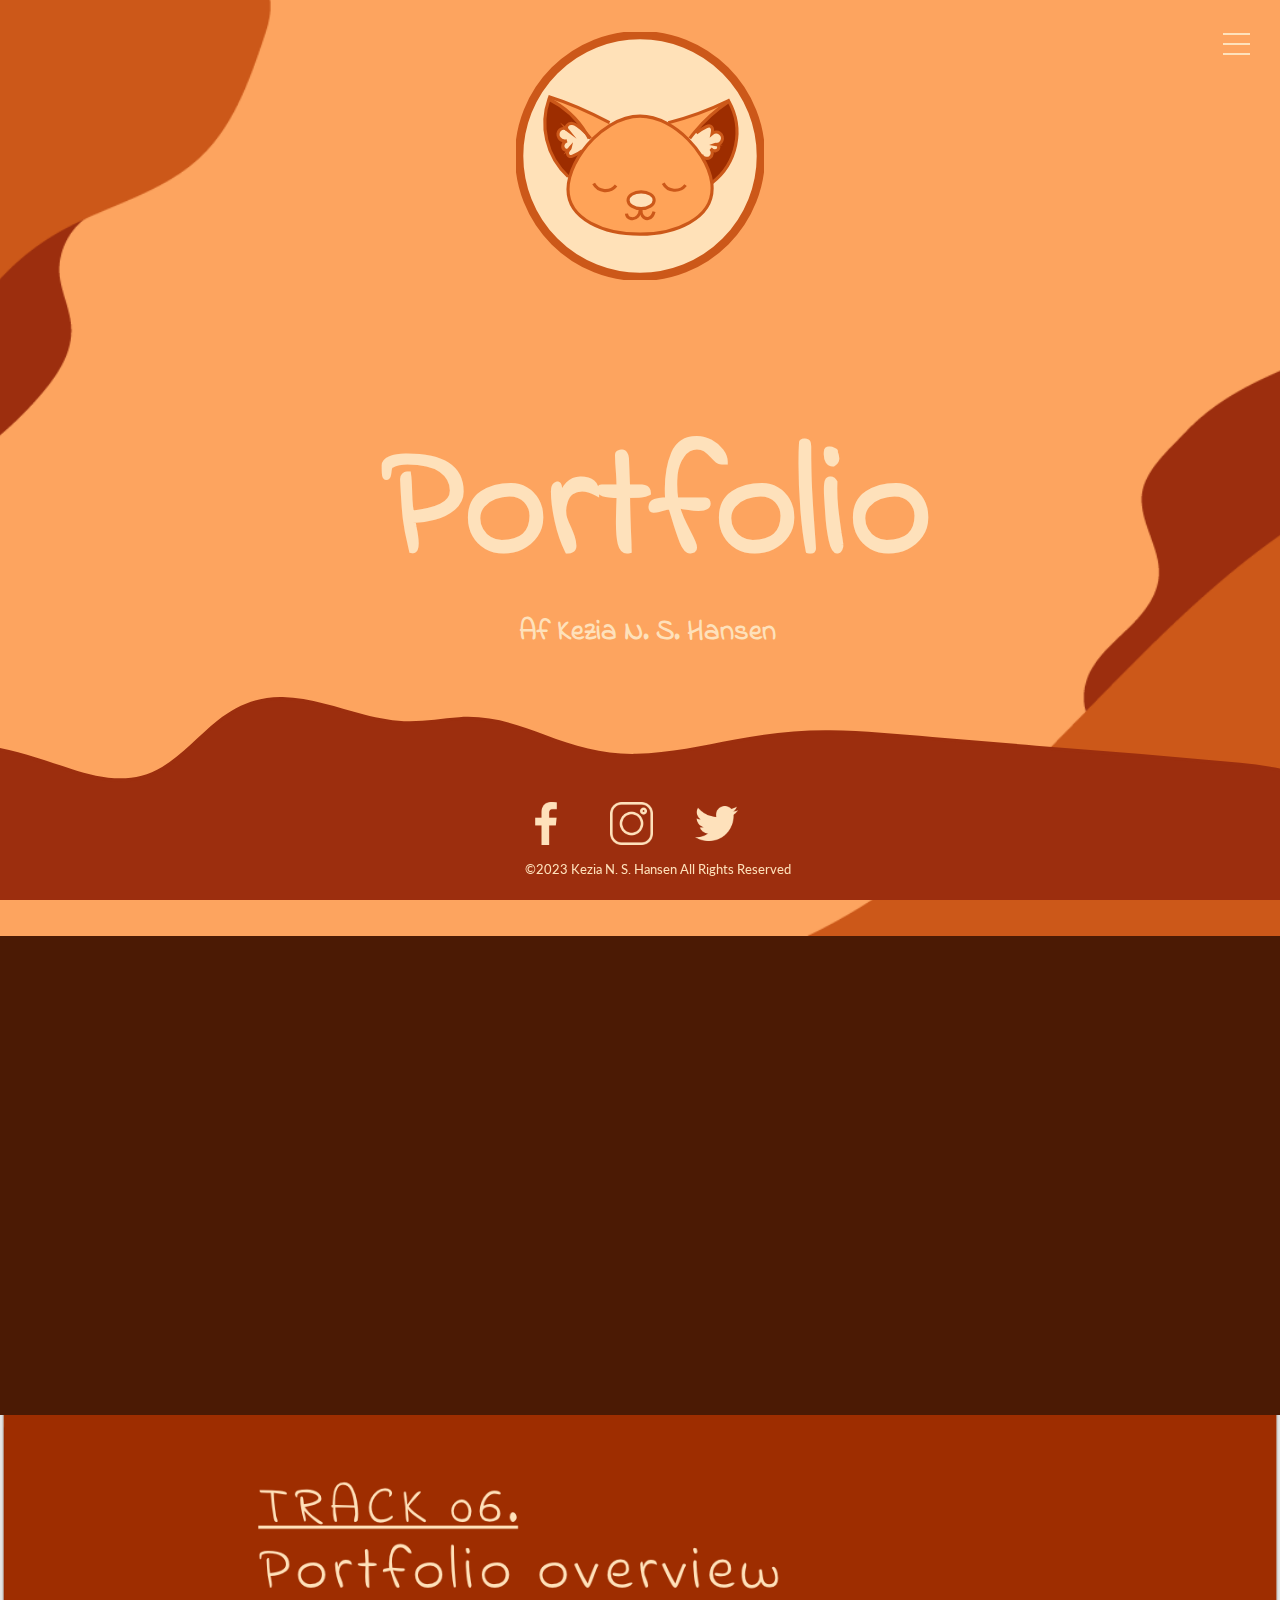
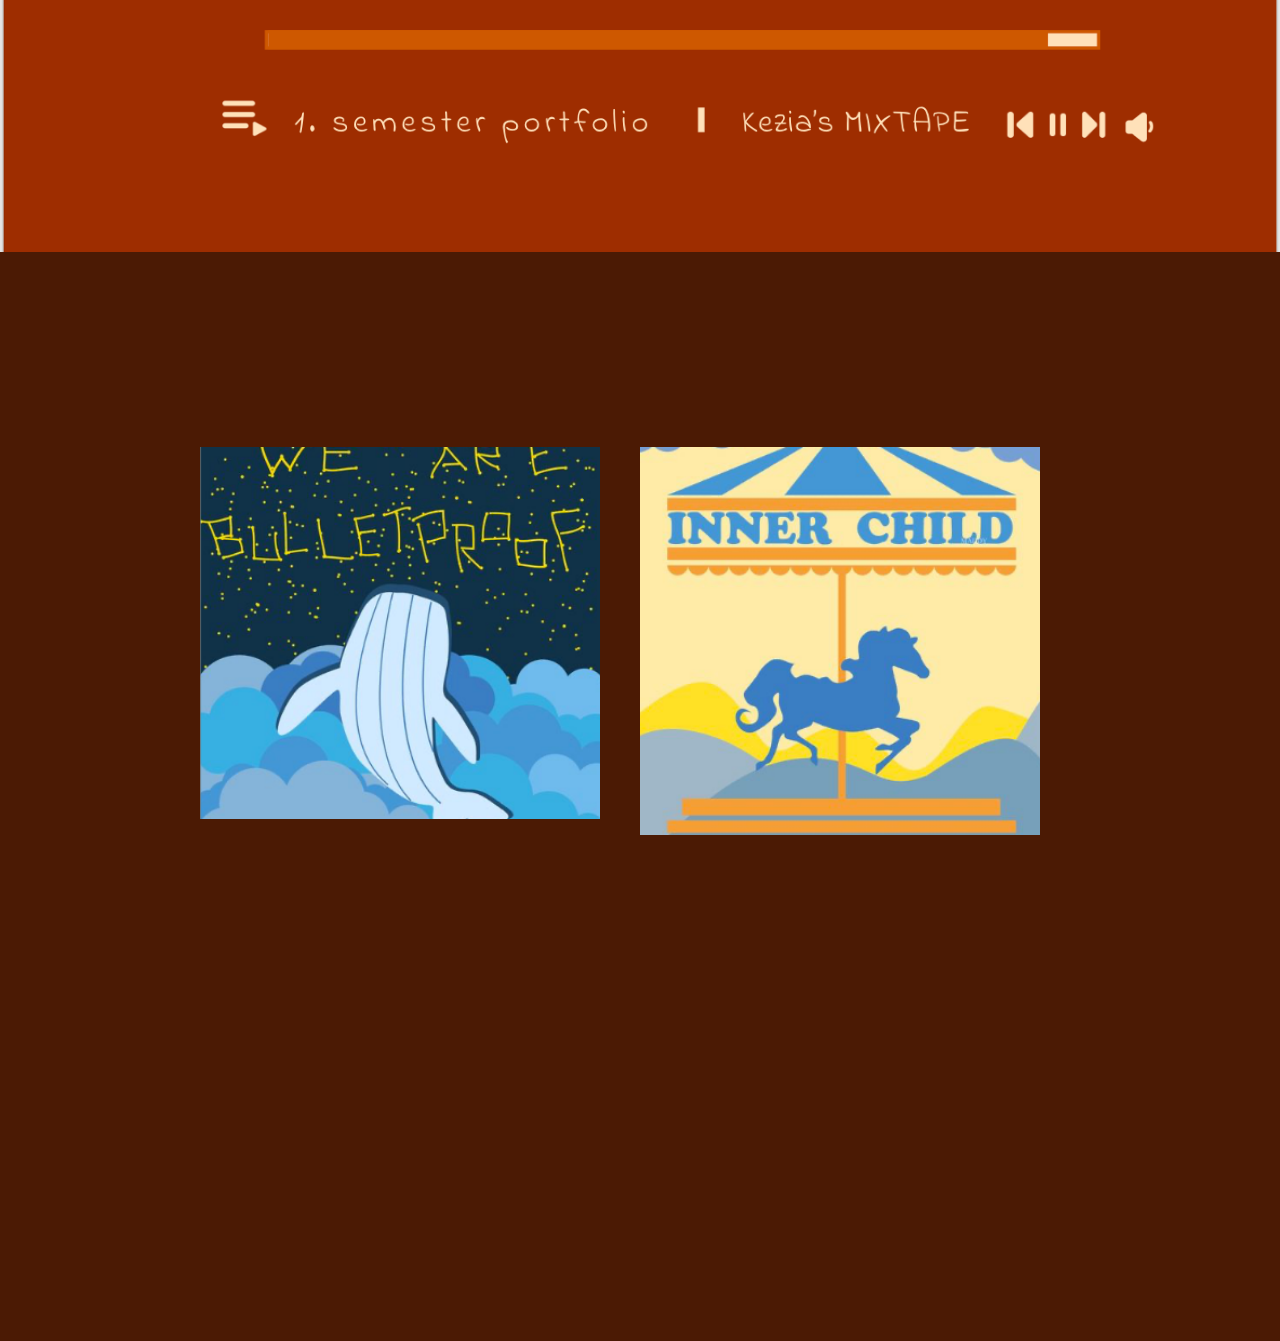
==== animation.html @ 2e9b8f7d "igang med at oprette et css" ====
<!DOCTYPE html>
<html lang="da">

<head>
    <meta charset="UTF-8">
    <meta http-equiv="X-UA-Compatible" content="IE=edge">
    <meta name="viewport" content="width=device-width, initial-scale=1.0">
    <meta name="robots" content="noindex, nofollow">
    <link href="https://fonts.googleapis.com/css2?family=Indie+Flower&display=swap" rel="stylesheet">
    <link rel="preconnect" href="https://fonts.googleapis.com">
    <link rel="preconnect" href="https://fonts.gstatic.com" crossorigin>
    <link href="https://fonts.googleapis.com/css2?family=Lato:wght@100;300;400;700&display=swap" rel="stylesheet">
    <link rel="stylesheet" href="/css/grund_web.css">
    <link rel="stylesheet" href="/css/style.css">

    <title>Forside</title>
</head>

<body>
    <header>
        <div class="logo">

            <a href="index.html"><img src="/img/logo.svg" class="logo" alt="Logo"></a>
        </div>
        <nav>
            <div id="burger-menu">
                <span></span>
            </div>

            <div id="menu">
                <ul>
                    <li><a class="sider" href="om_mig.html">Om Mig</a></li>
                    <li><a class="sider" href="grund_web.html">Grundlæggende Web</a></li>
                    <li><a class="sider" href="grund_ux.html">Grundlæggende UX</a></li>
                    <li><a class="sider activee" href="animation.html">Animation</a></li>
                    <li><a class="sider" href="grund_indhold.html">Grundlæggende Indhold</a></li>
                    <li><a class="sider" href="portfolio.html">Overblik</a></li>
                    <li><a class="sider" href="krea.html">Proces</a></li>
                </ul>

            </div>
        </nav>
    </header>
    <main>
        <div class="hero-image">
            <div class="hero-text">
                <h1>Portfolio</h1>
                <h3 id="name">Af Kezia N. S. Hansen</h3>
            </div>
        </div>
        <img class="track" src="img/Skærmbillede 2023-06-07 kl. 08.19.46.png" alt="">
        <div class="image-grid">
            <a class="cover_img1" href="om_mig.html"><img src="img/cover1.png" alt="Image 1"></a>
            <a class="cover_img2" href="grund_web.html"><img src="img/cover2.png" alt="Image 2"></a>
        </div>
        <div class="button_container">
            <a href="https://keziahansen.dk/kea/02_web/01_website/website/index.html" class="button1">Projekt</a>
            <a href="https://keziahansen.dk/kea/02_web/02_emnesite/emnesite/" class="button2">Projekt</a>
        </div>

    </main>
    <footer class="footer">
        <div class="copy">&copy;2023 Kezia N. S. Hansen All Rights Reserved</div>
        <div class="icons">
            <a href="https://www.facebook.com/kezia.hansen/">
                <img class="si" src="img/facebook-app-symbol.png" alt="Facebook">
            </a>

            <a href="https://www.instagram.com/kezia_ns_hansen/">
                <img class="si" src="img/instagram-2.png" alt="Instagram">
            </a>

            <a href="https://open.spotify.com/user/8mihibtfj8w4zpkroe8z46syu?si=e8a941ac8b494496">
                <img class="si" src="img/twitter-2.png" alt="Spotify">
            </a>
        </div>
    </footer>
    <script src="generel.js"></script>
</body>

</html>
---- css/grund_web.css ----
.image-grid {
    display: grid;
    grid-template-columns: repeat(2, 1fr);
    grid-gap: 10px;
    margin-bottom: 72%;
    margin-top: 50%;
}

.image-grid img {
    width: 100%;
    height: auto;
    transition: transform 0.3s ease;
}

.cover_img1 {
    position: relative;
    top: 10px;
    left: 50%;
}

.button1 {
    display: inline-block;
    padding: 10px 20px;
    background-color: transparent;
    color: #FEE1BB;
    font-size: 16px;
    font-weight: bold;
    text-decoration: none;
    cursor: pointer;
    position: relative;
    top: -259px;
    left: 38%;
    border: 2px #FEE1BB solid;
    border-radius: 30px;
}

.button:hover {
    background-color: #FFD87D;
    color: #000000;
}

.button:active {
    background-color: #FDBF00;
    color: #FFFFFF;
}

.cover_img2 {
    position: relative;
    top: 262px;
    left: -55%;
}


.button2 {
    display: inline-block;
    padding: 10px 20px;
    background-color: transparent;
    color: #FEE1BB;
    font-size: 16px;
    font-weight: bold;
    text-decoration: none;
    cursor: pointer;
    position: relative;
    top: 18px;
    left: 12%;
    border: 2px #FEE1BB solid;
    border-radius: 30px;
}

.button_container {
    margin-bottom: 10%;
}


@media only screen and (min-width: 800px) {

    #name {
        font-size: 1.8rem;
        position: absolute;
        left: 161px;
        top: 166px;
    }

    .track {
        position: relative;
        top: 587px;
        left: 0;
    }

    .image-grid {
        margin-bottom: 21%;
        margin-top: 49%;
    }

    .image-grid {
        display: grid;
        grid-template-columns: repeat(3, 1fr);
        grid-gap: 40px;
        margin-bottom: 40%;
        margin-top: 50%;
    }

    .image-grid img:hover {
        transform: scale(1.1);
        /* Increase the scale of the image on hover */
    }

    .hero-text h3 {
        font-size: 1.8rem;
        position: absolute;
        left: 159px;
        top: 64px;
    }


    .icons {
        display: grid;
        grid-template-columns: 1fr 1fr 1fr;
        width: 15%;
        height: auto;
        position: absolute;
        top: 883px;
        left: -151%;
    }


    .cover_img1 {
        position: relative;
        top: 10px;
        left: 50%;
        height: auto;
        width: 100%;
    }

    .cover_img2 {
        position: relative;
        top: 10px;
        left: 50%;
        height: auto;
        width: 100%;
    }

    .button_container {
        display: none;
    }
}
---- css/style.css ----
/********************* GENERAL CSS ****************************/
body {
    margin: 0;
    padding: 0;
    overflow-x: hidden;
    background-size: 100% 100%;
    background-color: #4B1A04;
}

h1 {
    font-family: 'Indie Flower';
    color: #FEE1BB;
}

h3 {
    font-family: 'Indie Flower';
    color: #FEE1BB;
}

h4 {
    font-family: 'Indie Flower';
}

p {
    font-family: 'Lato';
    color: #FEE1BB;
}

img {
    width: 100%;
    height: auto;
}

/********************* BURGER MENU ****************************/

#burger-menu {
    cursor: pointer;
    height: 27px;
    width: 27px;
    margin: 30px;
    overflow: visible;
    position: absolute;
    z-index: 4;
    top: 0;
    right: 0;
}

#burger-menu span,
#burger-menu span:before,
#burger-menu span:after {
    display: block;
    height: 2px;
    opacity: 1;
    position: absolute;
    transition: 0.3s ease-in-out;
}

#burger-menu span:before,
#burger-menu span:after {
    content: "";
}

#burger-menu span:before {
    left: 0px;
    top: -10px;
    width: 27px;

    background: #FEE1BB;
}

#burger-menu span {
    right: 0px;
    top: 13px;
    width: 27px;
    background: #FEE1BB;
}

#burger-menu span:after {
    left: 0px;
    top: 10px;
    width: 27px;
    background: #FEE1BB;
}

#burger-menu.close span:before {
    top: 0px;
    transform: rotate(90deg);
    width: 27px;
    background: #FDA45F;
}

#burger-menu.close span {
    transform: rotate(-45deg);
    top: 13px;
    width: 27px;
    background: #FDA45F;
}

#burger-menu.close span:after {
    top: 0px;
    left: 0;
    transform: rotate(90deg);
    opacity: 0;
    width: 0;
}

#menu {
    z-index: 1;
    min-width: 100%;
    min-height: 100%;
    position: fixed;
    top: 0;
    height: 0;
    visibility: hidden;
    opacity: 0;
    text-align: center;
    padding-top: 20px;
    transition: all 0.3s ease-in-out;
}

#menu.overlay {
    visibility: visible;
    opacity: 1;
    padding-top: 100px;
    background: #CC5819;
}

#menu ul {
    padding: 0;
}

#menu li {
    list-style: none;
    font-family: 'Indie Flower';
}

#menu ul li a {
    color: #FDA45F;
    display: block;
    font-size: 32px;
    margin-bottom: 30px;
    text-decoration: none;
    transition: color 0.3s ease;
}

#menu ul li a:hover {
    color: #FEE1BB;
}

#menu ul li a.activee {
    color: #6E2200;
    text-decoration: underline;
}

/********************** HERO IMAGE + LOGO **************************************/
/* hero / header */
.logo {
    width: 42%;
    height: auto;
    position: relative;
    left: 29%;
    top: 18px;
    z-index: 1;
}

/* hero-image */
.hero-image {
    position: absolute;
    top: 0;
    left: 0;
    width: 100%;
    height: 30vh;
    background-image: url(/img/hero-image.png);
    background-size: cover;
    background-position: center;
    z-index: -1;
}

.hero-text {
    display: flex;
    position: absolute;
    top: 59%;
    left: 50%;
    transform: translate(-50%, -50%);
    text-align: center;
    color: #FEE1BB;
    font-family: 'Indie flower';
}

.hero-text h1 {
    font-size: 3rem;
    position: relative;
    left: -1px;
    top: -11px;
}

#name {
    font-size: 0.8rem;
    position: absolute;
    left: 30px;
    top: 78px;
}

/********************** FOOTER **************************************/
.footer {
    background-image: url(/img/footer.svg);
    background-size: cover;
    background-repeat: no-repeat;
    width: 100%;
    height: 300px;
    position: sticky;
    margin-top: -275px;
}

.icons {
    display: grid;
    grid-template-columns: 1fr 1fr 1fr;
    width: 30%;
    height: auto;
    position: absolute;
    top: 84%;
    left: 34%;
}

.si {
    width: 50%;
}

.copy {
    font-size: 0.6rem;
    font-family: 'Lato', sans-serif;
    position: relative;
    top: 280px;
    left: 24%;
    color: #FEE1BB;
}

/********************** DESKTOP GENERAL **************************************/
@media only screen and (min-width: 800px) {

    /* hero / header */
    .hero-image {
        position: absolute;
        top: 0;
        left: 0;
        width: 100%;
        height: 104vh;
        background-image: url(/img/hero-image.png);
        background-size: cover;
        background-position: center;
        z-index: -1;
    }

    .hero-text {
        display: flex;
        position: absolute;
        top: 59%;
        left: 50%;
        transform: translate(-50%, -50%);
        text-align: center;
        color: #FEE1BB;
    }


    .logo {
        width: 44%;
        height: auto;
        position: relative;
        left: 28%;
        top: 16px;
    }

    .hero-text h1 {
        font-size: 10rem;
        margin: 0 7px;
        padding: 0;
        text-align: start;
        position: relative;
        left: 3%;
        top: -40px;
    }

    #name {
        font-size: 1.8rem;
        position: absolute;
        left: 161px;
        top: 146px;
    }

    .container {
        min-height: 100vh;
        position: relative;
        padding-bottom: 300px;
    }

    .footer {
        background-image: url(/img/footer.svg);
        background-size: cover;
        background-repeat: no-repeat;
        width: 100%;
        height: 768px;
        aspect-ratio: 1366/768;
        position: fixed;
        bottom: 0;
        margin-top: 50px;
        pointer-events: none;
    }

    .icons {
        display: grid;
        grid-template-columns: 1fr 1fr 1fr;
        width: 20%;
        height: auto;
        position: absolute;
        top: 670px;
        left: 41%;
    }

    .si {
        width: 50%;
    }

    .copy {
        font-size: 0.8rem;
        font-family: 'Lato', sans-serif;
        position: absolute;
        top: 729px;
        left: 41%;
        color: #FEE1BB;
    }
}

/********************** INDEX - MOBIL **************************************/
.image-container {
    display: flex;
    justify-content: center;
    margin-top: 60%;
}

.portaet_img {
    display: block;
    width: 50%;
    height: auto;
}

.content-container {
    margin-bottom: 30%;
}

.content-container h3 {
    text-align: center;
    color: #FEE1BB;
    font-size: 3.5rem;
    position: relative;
    top: -53px;
    left: 0;
}

.bar {
    width: 24%;
    height: 4px;
    background-color: #FEE1BB;
    position: relative;
    top: -117px;
    left: 25%;
}

.content-container h4 {
    text-align: center;
    color: #FEE1BB;
    font-size: 0.7rem;
    position: relative;
    top: -141px;
    left: 56px;
}

.gen_knap1 {
    display: inline-block;
    padding: 5px 35px;
    background-color: transparent;
    color: #FEE1BB;
    border-radius: 30px;
    border: #FEE1BB solid 2px;
    font-size: 0.9rem;
    cursor: pointer;
    font-family: 'Indie Flower';
    position: relative;
    top: -233px;
    left: 28%;
}

.gen_knap2 {
    display: inline-block;
    padding: 5px 11px;
    background-color: transparent;
    color: #FEE1BB;
    border-radius: 30px;
    border: #FEE1BB solid 2px;
    font-size: 0.9rem;
    cursor: pointer;
    font-family: 'Indie Flower';
    position: relative;
    top: -179px;
    left: -21%;
}

.gen_knap1 a,
.gen_knap2 a {
    color: #FEE1BB;
    text-decoration: none;
}

/* Playliste + pop-up */

.playlist img {
    cursor: pointer;
    display: block;
    width: 70%;
    height: auto;
    position: relative;
    top: -170px;
    left: 15%;
}

.playlist {
    position: relative;
    cursor: pointer;
}

.playlist {
    padding: 50px 20px;
    margin-top: -11px;
}

/* pop-up */

.popup-button {
    display: block;
    position: absolute;
    bottom: 335px;
    left: 50%;
    transform: translateX(-50%);
    padding: 5px 18px;
    background-color: transparent;
    color: #FEE1BB;
    border-radius: 30px;
    border: #FEE1BB solid 2px;
    font-size: 0.9rem;
    cursor: pointer;
    font-family: 'Indie Flower';
}

.popup {
    display: none;
    position: fixed;
    top: 0;
    left: 0;
    width: 100%;
    height: 100%;
    background-color: rgba(0, 0, 0, 0.5);
    z-index: 999;
}

.popup-content {
    position: absolute;
    top: 50%;
    left: 50%;
    transform: translate(-50%, -50%);
    background-image: url(/img/Artboard\ 44.svg);
    background-size: cover;
    background-position: center;
    background-color: #9C2E0E;
    padding: 20px;
    text-align: center;
    width: 70%;
    height: 73%;
    font-family: 'Indie Flower';
}

.mig {
    position: relative;
    top: 101px;
    right: 3%;
    text-decoration: none;
    color: #FDA45F;
}

.web {
    position: relative;
    top: 154px;
    right: 22%;
    text-decoration: none;
    color: #FDA45F;
}

.ux {
    position: relative;
    top: 183px;
    right: 1%;
    text-decoration: none;
    color: #FDA45F;
}

.anime {
    position: relative;
    top: 238px;
    right: 50%;
    text-decoration: none;
    color: #FDA45F;
}

.indhold {
    position: relative;
    top: 266px;
    right: -12%;
    text-decoration: none;
    color: #FDA45F;
}

.overblik {
    position: relative;
    top: 319px;
    right: 48%;
    text-decoration: none;
    color: #FDA45F;
}

.close {
    position: fixed;
    top: -25px;
    right: 10px;
    font-size: 70px;
    cursor: pointer;
    color: #FEE1BB;
}

#tracklist {
    display: none;
}

.track_titles {
    display: none;
}

/********************** INDEX - DESKTOP **************************************/
@media only screen and (min-width: 800px) {

    /********************* indledende sektion  ****************************/

    .image-container {
        position: relative;
        top: -185px;
        right: 26%;
    }

    .portaet_img {
        display: block;
        width: 27%;
        height: auto;
    }

    .content-container {
        margin-bottom: 30%;
    }

    .content-container h3 {
        font-size: 5.5rem;
        position: relative;
        top: -628px;
        left: 23%;
    }

    .bar {
        width: 7%;
        height: 4px;
        position: relative;
        top: -718px;
        left: 64%;
    }

    .content-container h4 {
        font-size: 1.2rem;
        position: relative;
        top: -761px;
        left: 408px;
    }

    .gen_knap1 {
        font-size: 1.9rem;
        cursor: pointer;
        position: relative;
        top: -1149px;
        left: 64%;
        padding-right: 95px;
    }

    .gen_knap2 {
        font-size: 1.9rem;
        cursor: pointer;
        position: relative;
        top: -1041px;
        left: 39.3%;
    }

    .gen_knap1 a,
    .gen_knap2 a {
        color: #FEE1BB;
    }

    /* Playliste + pop-up */

    #tracklist {
        display: block;
        position: relative;
        top: -1639px;
        left: 62%;
        height: 85vh;
        aspect-ratio: 439/826;
    }

    .playlist img {
        cursor: pointer;
        display: block;
        width: 28%;
        height: auto;
        position: relative;
        top: -946px;
        left: 9%;
    }

    .playlist {
        padding: 50px 20px;
        margin-top: -11px;
    }

    /* pop-up */
    .popup-button {
        display: none;
    }

    .popup {
        display: none;
    }

    .popup-content {
        display: none;
    }

    .track_titles {
        display: flex;
        flex-direction: column;
        position: relative;
        bottom: 2198px;
        left: 68%;
    }

    .track_titles a {
        display: block;
        margin-bottom: 10px;
        font-family: 'Indie flower';
        text-decoration: none;
        color: #FEE1BB;
        font-size: 1.3rem;
    }

    .track_titles a:hover {
        color: #FDA45F;
    }

    .mig_web {
        position: relative;
        top: -2px;
        right: 0%;
    }

    .web2 {
        position: relative;
        top: 16px;
        right: 0%;

    }

    .ux_web {
        position: relative;
        top: 32px;
        right: 0%;

    }

    .anime_web {
        position: relative;
        top: 53px;
        right: 0%;

    }

    .indhold_web {
        position: relative;
        top: 69px;
        right: 0%;

    }

    .overblik_web {
        position: relative;
        top: 85px;
        right: 0%;

    }
}

/********************** OM MIG - MOBIL **************************************/
.track {
    margin-top: 45%;
    margin-bottom: 10%;
}

.selfie {
    position: relative;
    top: 10px;
    left: 31%;
}


.selfie img {
    width: 35%;
    height: auto;
}

.mememe {
    background-color: #CC5819;
    padding: 20px;
    border-radius: 10px;
    box-shadow: 0 2px 4px rgba(0, 0, 0, 0.1);
    margin-bottom: 20%;
    margin-top: 10%;
}

.mememe h1 {
    font-size: 24px;
    margin-bottom: 10px;
}

.mememe p {
    font-size: 16px;
    line-height: 1.6;
}

.mememe p:first-child {
    margin-top: 0;
}

.mememe p:last-child {
    margin-bottom: 0;
}

.mememe p br {
    display: none;
}
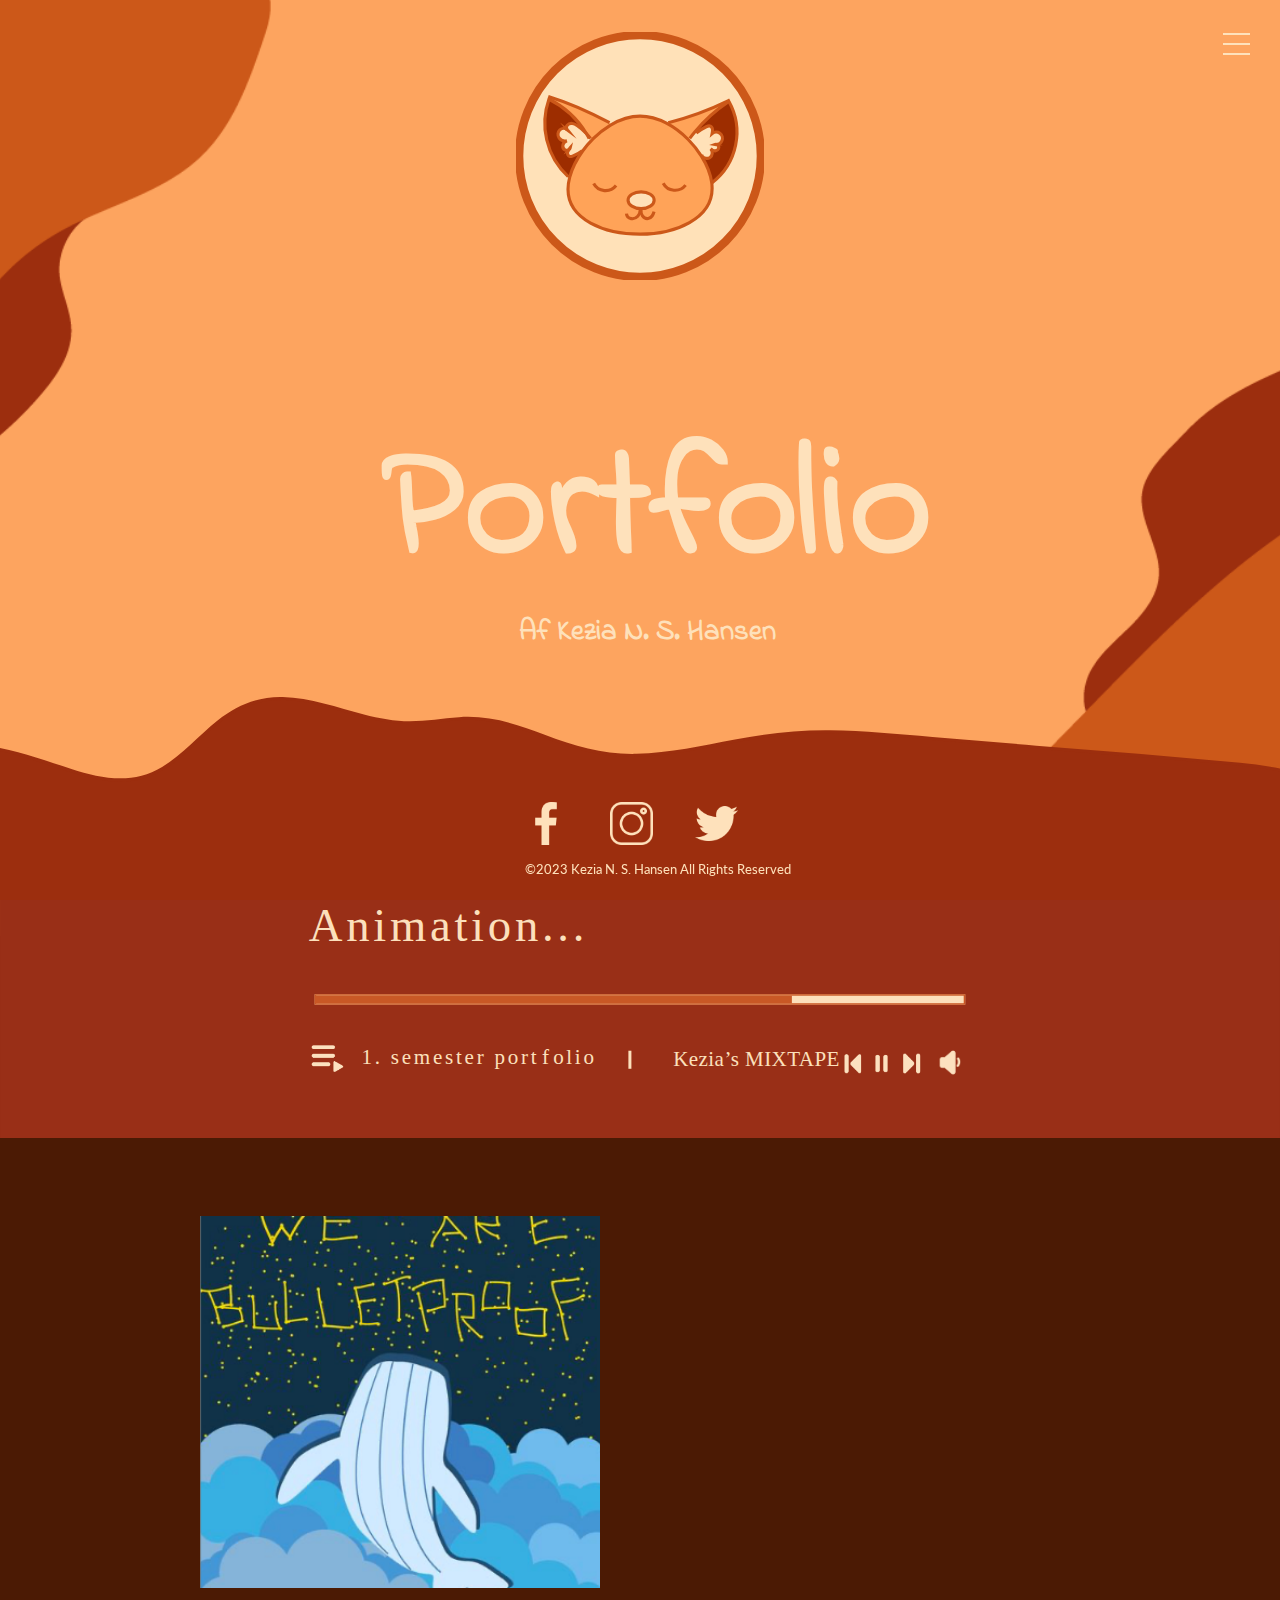
==== commit 6aeabadc: "arbejder stadigvæk med css..." ====
--- a/animation.html
+++ b/animation.html
@@ -10,7 +10,6 @@
     <link rel="preconnect" href="https://fonts.googleapis.com">
     <link rel="preconnect" href="https://fonts.gstatic.com" crossorigin>
     <link href="https://fonts.googleapis.com/css2?family=Lato:wght@100;300;400;700&display=swap" rel="stylesheet">
-    <link rel="stylesheet" href="/css/grund_web.css">
     <link rel="stylesheet" href="/css/style.css">
 
     <title>Forside</title>
@@ -48,14 +47,12 @@
                 <h3 id="name">Af Kezia N. S. Hansen</h3>
             </div>
         </div>
-        <img class="track" src="img/Skærmbillede 2023-06-07 kl. 08.19.46.png" alt="">
+        <img class="track_04" src="img/track_04.svg" alt="track_04">
         <div class="image-grid">
-            <a class="cover_img1" href="om_mig.html"><img src="img/cover1.png" alt="Image 1"></a>
-            <a class="cover_img2" href="grund_web.html"><img src="img/cover2.png" alt="Image 2"></a>
+            <a class="solo_img04" href="om_mig.html"><img src="img/cover1.png" alt="Image 1"></a>
         </div>
         <div class="button_container">
-            <a href="https://keziahansen.dk/kea/02_web/01_website/website/index.html" class="button1">Projekt</a>
-            <a href="https://keziahansen.dk/kea/02_web/02_emnesite/emnesite/" class="button2">Projekt</a>
+            <a href="https://keziahansen.dk/kea/02_web/01_website/website/index.html" class="solo_button04">Projekt</a>
         </div>
 
     </main>
--- a/css/style.css
+++ b/css/style.css
@@ -710,7 +710,7 @@
 }
 
 /********************** OM MIG - MOBIL **************************************/
-.track {
+.track_01 {
     margin-top: 45%;
     margin-bottom: 10%;
 }
@@ -727,11 +727,19 @@
     height: auto;
 }
 
+.skills {
+    position: relative;
+    top: -16px;
+    left: 19%;
+}
+
+.skills img {
+    width: 60%;
+    height: auto;
+}
+
 .mememe {
-    background-color: #CC5819;
     padding: 20px;
-    border-radius: 10px;
-    box-shadow: 0 2px 4px rgba(0, 0, 0, 0.1);
     margin-bottom: 20%;
     margin-top: 10%;
 }
@@ -739,11 +747,17 @@
 .mememe h1 {
     font-size: 24px;
     margin-bottom: 10px;
+    text-align: center;
 }
 
 .mememe p {
-    font-size: 16px;
+    font-size: 1rem;
     line-height: 1.6;
+    text-align: center;
+    margin-left: -6px;
+    margin-right: -6px;
+    font-family: lato;
+    font-weight: 200;
 }
 
 .mememe p:first-child {
@@ -754,6 +768,326 @@
     margin-bottom: 0;
 }
 
-.mememe p br {
-    display: none;
-}+.intro {
+    margin-bottom: 1em;
+}
+
+.closing {
+    margin-top: 2em;
+}
+
+/********************** OM MIG - DESKTOP **************************************/
+@media only screen and (min-width: 800px) {
+    .track_01 {
+        margin-top: 39%;
+        margin-bottom: 10%;
+    }
+
+    .grid_1_1 {
+        display: grid;
+        grid-template-columns: 1fr 1fr;
+        grid-gap: 20px;
+        align-items: center;
+        position: relative;
+        right: 4%;
+        top: -635px;
+    }
+
+    .selfie {
+        grid-column: 1 / 2;
+        position: relative;
+        top: -40px;
+        left: 31%;
+    }
+
+    .selfie img {
+        width: 45%;
+        height: auto;
+    }
+
+    .mememe {
+        grid-column: 2 / 3;
+    }
+
+
+    .mememe h1 {
+        position: relative;
+        top: -64px;
+        left: -109%;
+        font-size: 3rem;
+    }
+
+    .mememe p {
+        line-height: 2;
+        text-align: left;
+        position: relative;
+        top: -64px;
+        left: 0%;
+
+
+    }
+
+    .skills {
+        position: relative;
+        top: 509px;
+        left: 19%;
+    }
+}
+
+/********************** GRUND WEB - MOBIL **************************************/
+
+.track_02 {
+    margin-top: 45%;
+    margin-bottom: 10%;
+}
+
+.image-grid {
+    display: grid;
+    grid-template-columns: repeat(2, 1fr);
+    grid-gap: 10px;
+    margin-bottom: 72%;
+    margin-top: -8%;
+}
+
+.image-grid img {
+    width: 100%;
+    height: auto;
+    transition: transform 0.3s ease;
+}
+
+.cover_img1 {
+    position: relative;
+    top: 10px;
+    left: 50%;
+}
+
+.button1 {
+    display: inline-block;
+    padding: 10px 20px;
+    background-color: transparent;
+    color: #FEE1BB;
+    font-size: 16px;
+    font-weight: bold;
+    text-decoration: none;
+    cursor: pointer;
+    position: relative;
+    top: -259px;
+    left: 38%;
+    border: 2px #FEE1BB solid;
+    border-radius: 30px;
+}
+
+.cover_img2 {
+    position: relative;
+    top: 262px;
+    left: -55%;
+}
+
+
+.button2 {
+    display: inline-block;
+    padding: 10px 20px;
+    background-color: transparent;
+    color: #FEE1BB;
+    font-size: 16px;
+    font-weight: bold;
+    text-decoration: none;
+    cursor: pointer;
+    position: relative;
+    top: 18px;
+    left: 12%;
+    border: 2px #FEE1BB solid;
+    border-radius: 30px;
+    margin-bottom: 17%;
+}
+
+.button_container {
+    margin-bottom: 10%;
+}
+
+/********************** GRUND WEB - DESKTOP **************************************/
+@media only screen and (min-width: 800px) {
+    .track_02 {
+        margin-top: 39%;
+        margin-bottom: 10%;
+    }
+
+    .image-grid {
+        display: grid;
+        grid-template-columns: repeat(3, 1fr);
+        grid-gap: 40px;
+        margin-bottom: 40%;
+        margin-top: -5%;
+    }
+
+    .image-grid img:hover {
+        transform: scale(1.1);
+        /* Increase the scale of the image on hover */
+    }
+
+    .cover_img1 {
+        position: relative;
+        top: 10px;
+        left: 50%;
+        height: auto;
+        width: 100%;
+    }
+
+    .cover_img2 {
+        position: relative;
+        top: 10px;
+        left: 50%;
+        height: auto;
+        width: 96%;
+    }
+
+    .button_container {
+        display: none;
+    }
+}
+
+
+/********************** GRUND UX - MOBIL **************************************/
+.track_03 {
+    margin-top: 45%;
+    margin-bottom: 10%;
+}
+
+.image-grid img {
+    width: 100%;
+    height: auto;
+    transition: transform 0.3s ease;
+}
+
+.solo_img {
+    position: relative;
+    top: 10px;
+    left: 50%;
+}
+
+.solo_button {
+    display: inline-block;
+    padding: 10px 20px;
+    background-color: transparent;
+    color: #FEE1BB;
+    font-size: 16px;
+    font-weight: bold;
+    text-decoration: none;
+    cursor: pointer;
+    position: relative;
+    top: -259px;
+    left: 38%;
+    border: 2px #FEE1BB solid;
+    border-radius: 30px;
+}
+
+
+/********************** GRUND UX - DESKTOP **************************************/
+@media only screen and (min-width: 800px) {
+    .track_03 {
+        margin-top: 39%;
+        margin-bottom: 10%;
+    }
+
+    .image-grid {
+        display: grid;
+        grid-template-columns: repeat(3, 1fr);
+        grid-gap: 40px;
+        margin-bottom: 40%;
+        margin-top: -5%;
+    }
+
+    .image-grid img:hover {
+        transform: scale(1.1);
+        /* Increase the scale of the image on hover */
+    }
+
+    .solo_img {
+        position: relative;
+        top: 10px;
+        left: 106%;
+        height: auto;
+        width: 100%;
+    }
+}
+
+
+/********************** ANIMATION - MOBIL **************************************/
+.track_04 {
+    margin-top: 45%;
+    margin-bottom: 10%;
+}
+
+.image-grid img {
+    width: 100%;
+    height: auto;
+    transition: transform 0.3s ease;
+}
+
+.solo_img04 {
+    position: relative;
+    top: 10px;
+    left: 50%;
+}
+
+.solo_button04 {
+    display: inline-block;
+    padding: 10px 20px;
+    background-color: transparent;
+    color: #FEE1BB;
+    font-size: 16px;
+    font-weight: bold;
+    text-decoration: none;
+    cursor: pointer;
+    position: relative;
+    top: -259px;
+    left: 38%;
+    border: 2px #FEE1BB solid;
+    border-radius: 30px;
+}
+
+/********************** ANIMATION - DESKTOP **************************************/
+@media only screen and (min-width: 800px) {
+    @media only screen and (min-width: 800px) {
+        .track_03 {
+            margin-top: 39%;
+            margin-bottom: 10%;
+        }
+
+        .image-grid {
+            display: grid;
+            grid-template-columns: repeat(3, 1fr);
+            grid-gap: 40px;
+            margin-bottom: 40%;
+            margin-top: -5%;
+        }
+
+        .image-grid img:hover {
+            transform: scale(1.1);
+            /* Increase the scale of the image on hover */
+        }
+
+        .solo_img {
+            position: relative;
+            top: 10px;
+            left: 106%;
+            height: auto;
+            width: 100%;
+        }
+    }
+}
+
+/********************** GRUND INDHOLD - MOBIL **************************************/
+
+/********************** GRUND INDHOLD - DESKTOP **************************************/
+@media only screen and (min-width: 800px) {}
+
+/********************** OVERBLIK - MOBIL **************************************/
+
+/********************** OVERBLIK - DESKTOP **************************************/
+@media only screen and (min-width: 800px) {}
+
+/********************** Proces - MOBIL **************************************/
+
+/********************** Proces - DESKTOP **************************************/
+@media only screen and (min-width: 800px) {}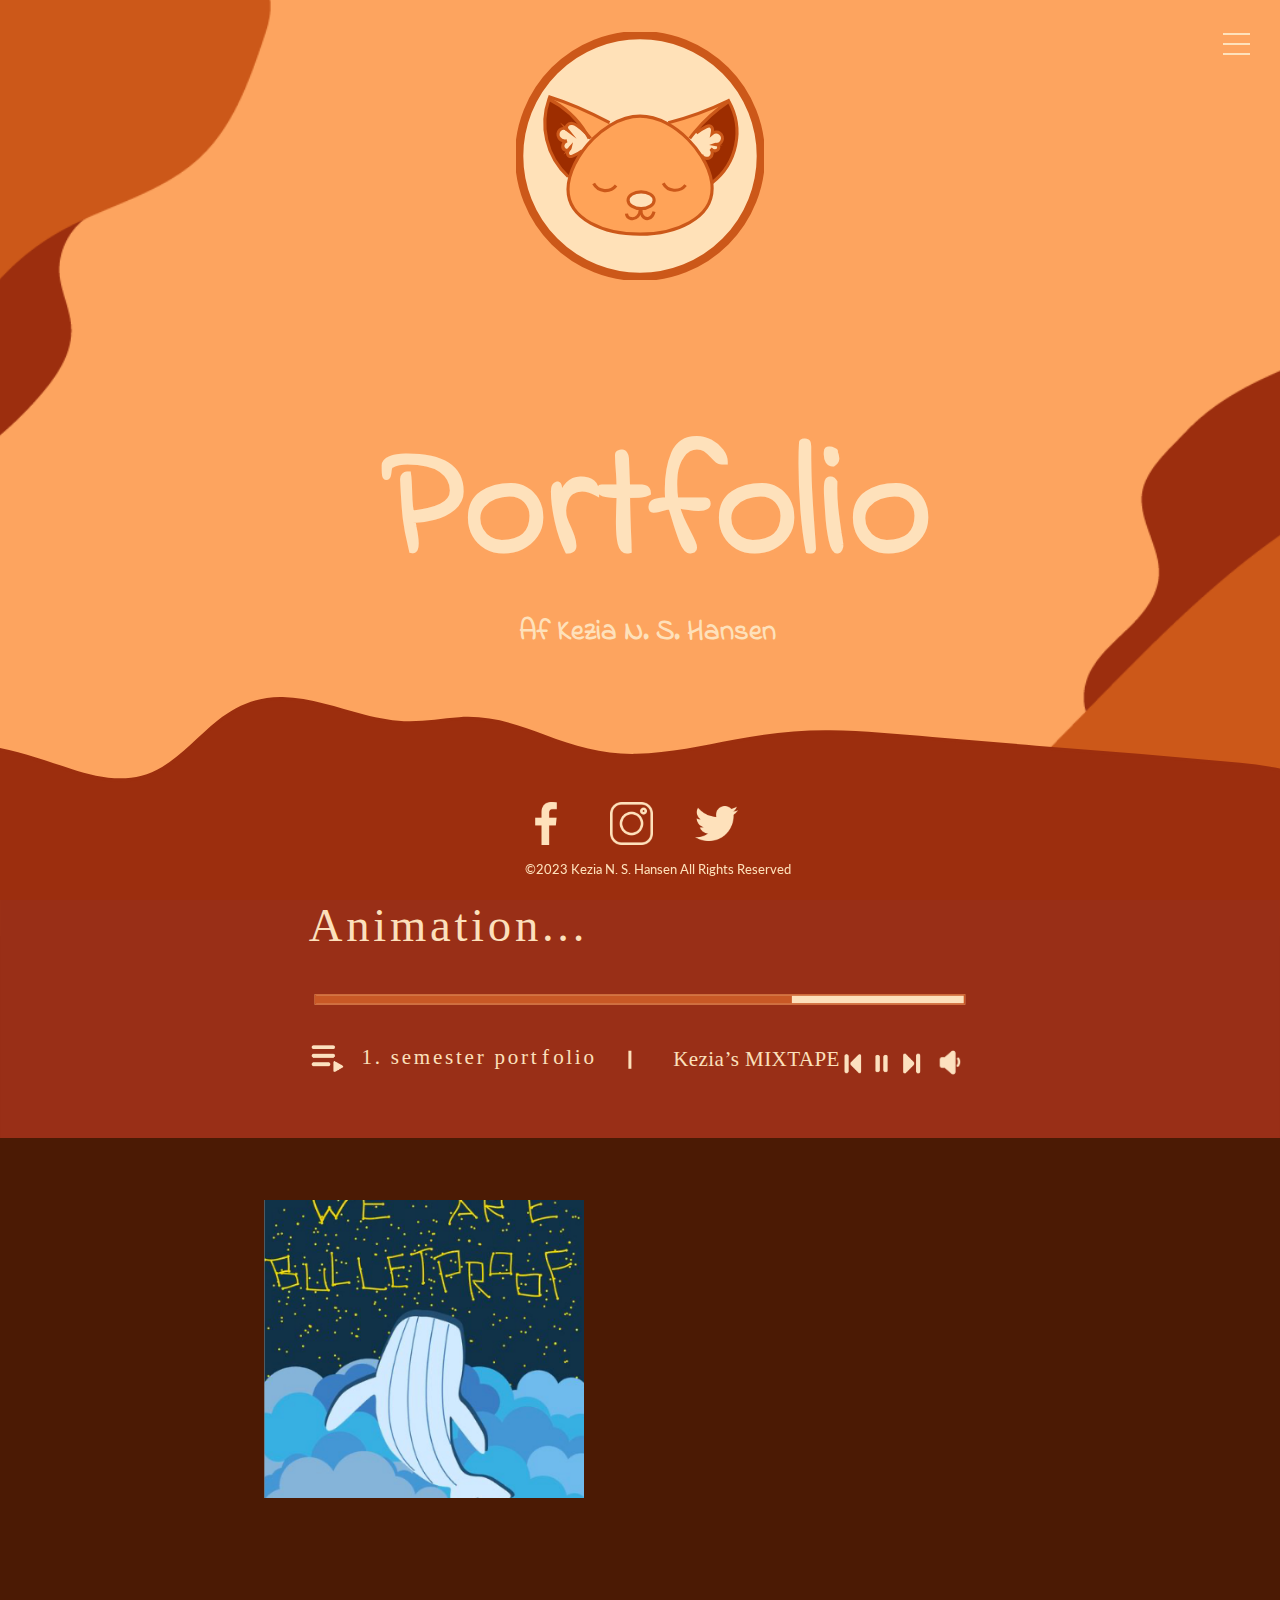
==== commit aefe1051: "oprettet projekt siderne" ====
--- a/animation.html
+++ b/animation.html
@@ -12,7 +12,7 @@
     <link href="https://fonts.googleapis.com/css2?family=Lato:wght@100;300;400;700&display=swap" rel="stylesheet">
     <link rel="stylesheet" href="/css/style.css">
 
-    <title>Forside</title>
+    <title>Animation</title>
 </head>
 
 <body>
--- a/css/style.css
+++ b/css/style.css
@@ -1078,16 +1078,657 @@
 }
 
 /********************** GRUND INDHOLD - MOBIL **************************************/
+.track_05 {
+    margin-top: 45%;
+    margin-bottom: 10%;
+}
+
+.image-grid {
+    display: grid;
+    grid-template-columns: repeat(2, 1fr);
+    grid-gap: 10px;
+    margin-bottom: 72%;
+    margin-top: -8%;
+}
+
+.image-grid img {
+    width: 100%;
+    height: auto;
+    transition: transform 0.3s ease;
+}
+
+.cover_img3 {
+    position: relative;
+    top: 10px;
+    left: 50%;
+}
+
+.button3 {
+    display: inline-block;
+    padding: 10px 20px;
+    background-color: transparent;
+    color: #FEE1BB;
+    font-size: 16px;
+    font-weight: bold;
+    text-decoration: none;
+    cursor: pointer;
+    position: relative;
+    top: -259px;
+    left: 38%;
+    border: 2px #FEE1BB solid;
+    border-radius: 30px;
+}
+
+.cover_img4 {
+    position: relative;
+    top: 262px;
+    left: -55%;
+}
+
+
+.button4 {
+    display: inline-block;
+    padding: 10px 20px;
+    background-color: transparent;
+    color: #FEE1BB;
+    font-size: 16px;
+    font-weight: bold;
+    text-decoration: none;
+    cursor: pointer;
+    position: relative;
+    top: 18px;
+    left: 12%;
+    border: 2px #FEE1BB solid;
+    border-radius: 30px;
+    margin-bottom: 17%;
+}
+
+.button_container {
+    margin-bottom: 10%;
+}
 
 /********************** GRUND INDHOLD - DESKTOP **************************************/
-@media only screen and (min-width: 800px) {}
+@media only screen and (min-width: 800px) {
+    .track_05 {
+        margin-top: 39%;
+        margin-bottom: 10%;
+    }
+
+    .image-grid {
+        display: grid;
+        grid-template-columns: repeat(3, 1fr);
+        grid-gap: 40px;
+        margin-bottom: 40%;
+        margin-top: -5%;
+    }
+
+    .image-grid img:hover {
+        transform: scale(1.1);
+        /* Increase the scale of the image on hover */
+    }
+
+    .cover_img3 {
+        position: relative;
+        top: 10px;
+        left: 50%;
+        height: auto;
+        width: 100%;
+    }
+
+    .cover_img4 {
+        position: relative;
+        top: 10px;
+        left: 50%;
+        height: auto;
+        width: 96%;
+    }
+
+    .button_container {
+        display: none;
+    }
+}
 
 /********************** OVERBLIK - MOBIL **************************************/
+.track_06 {
+    margin-top: 45%;
+    margin-bottom: 10%;
+}
+
+.image-grid {
+    display: grid;
+    grid-template-columns: repeat(2, 1fr);
+    grid-gap: 10px;
+    position: relative;
+    top: 10px;
+    left: 5%;
+}
+
+.image-grid img {
+    width: 80%;
+    height: auto;
+    transition: transform 0.3s ease;
+}
+
+.button-text {
+    display: inline-block;
+    padding: 10px 20px;
+    background-color: transparent;
+    color: #FEE1BB;
+    font-size: 16px;
+    font-weight: bold;
+    text-decoration: none;
+    cursor: pointer;
+    position: relative;
+    top: 18px;
+    left: 12%;
+    border: 2px #FEE1BB solid;
+    border-radius: 30px;
+    margin-bottom: 17%;
+}
 
 /********************** OVERBLIK - DESKTOP **************************************/
-@media only screen and (min-width: 800px) {}
+@media only screen and (min-width: 800px) {
+    .track_06 {
+        margin-top: 39%;
+        margin-bottom: 10%;
+    }
+
+    .image-grid {
+        display: grid;
+        grid-template-columns: repeat(3, 1fr);
+        grid-gap: 40px;
+        margin-bottom: 17%;
+        margin-top: -7%;
+    }
+
+
+    .image-grid img:hover {
+        transform: scale(1.1);
+    }
+
+    .button-text {
+        display: none;
+    }
+}
 
 /********************** Proces - MOBIL **************************************/
+.why {
+    margin-top: 49%;
+    margin-bottom: -38%;
+}
+
+.why {
+    background-color: #cc5819;
+    padding: 20px;
+    border-radius: 10px;
+    box-shadow: 0 2px 4px rgba(0, 0, 0, 0.1);
+}
+
+.why h1 {
+    font-size: 1.7rem;
+    margin-bottom: 10px;
+}
+
+.why p {
+    font-size: 1rem;
+    line-height: 1.6;
+    font-weight: 200;
+}
+
+.moodboard {
+    margin-top: 184px;
+    color: #FEE1BB;
+}
+
+.art {
+    font-family: 'lato';
+    font-weight: 200;
+}
+
+.color_palette {
+    display: flex;
+    justify-content: center;
+    /* Center the squares horizontally */
+    flex-wrap: nowrap;
+    /* Prevent wrapping of squares to the next line */
+    margin-top: 10px;
+    /* Adjust the margin as needed */
+    width: fit-content;
+    /* Set the width to fit the content */
+    overflow-x: scroll;
+    /* Enable horizontal scrolling for the container */
+}
+
+.color_square {
+    flex-shrink: 0;
+    /* Prevent the squares from shrinking */
+    width: 50px;
+    height: 50px;
+    background-color: #9c2e0e;
+    border: 3px solid #fee1bb;
+    border-radius: 17px;
+    margin: 10px;
+}
+
+.square1 {
+    background-color: #9c2e0e;
+    border: 3px solid #fee1bb;
+}
+
+.square2 {
+    background-color: #fee1bb;
+    border: 3px solid #9c2e0e;
+}
+
+.square3 {
+    background-color: #fda45f;
+    border: 3px solid #fee1bb;
+}
+
+.square4 {
+    background-color: #cc5819;
+    border: 3px solid #fee1bb;
+}
+
+.square5 {
+    background-color: #4b1a04;
+    border: 3px solid #fee1bb;
+}
+
+.indie {
+    text-align: center;
+}
+
+.indie_h3 {
+    font-family: 'Indie Flower';
+}
+
+.indie_p {
+    font-family: 'Indie Flower';
+}
+
+.lato {
+    text-align: center;
+    font-family: 'lato';
+    text-decoration: underline;
+}
+
+.lato_h3 {
+    font-family: 'Lato';
+}
+
+.lato_p {
+    font-family: 'Lato';
+}
+
+/* Slideshow container */
+.slideshow-container {
+    max-width: 1000px;
+    position: relative;
+    margin: auto;
+}
+
+/* Hide the images by default */
+.mySlides {
+    display: none;
+}
+
+/* Next & previous buttons */
+.prev,
+.next {
+    cursor: pointer;
+    position: absolute;
+    top: 50%;
+    width: auto;
+    margin-top: -22px;
+    padding: 16px;
+    color: #FEE1BB;
+    font-weight: bold;
+    font-size: 18px;
+    transition: 0.6s ease;
+    border-radius: 0 3px 3px 0;
+    user-select: none;
+}
+
+/* Position the "next button" to the right */
+.next {
+    right: 0;
+    border-radius: 3px 0 0 3px;
+}
+
+/*
+On hover,
+add a black background color with a little bit see-through .prev:hover,
+.next:hover {
+    background-color: #4B1A04;
+} */
+
+/* Caption text */
+.text {
+    color: #FEE1BB;
+    font-size: 15px;
+    padding: 8px 12px;
+    position: absolute;
+    bottom: 5px;
+    width: 100%;
+    text-align: center;
+    font-family: 'Lato';
+}
+
+/* Number text (1/3 etc) */
+.numbertext {
+    color: #4B1A04;
+    font-size: 12px;
+    padding: 8px 12px;
+    position: absolute;
+    top: 0;
+    font-family: 'Lato';
+    font-weight: 700;
+}
+
+/* The dots/bullets/indicators */
+/* The dots/circles container */
+.dot-container {
+    display: flex;
+    justify-content: center;
+    /* Center the dots horizontally */
+    margin-top: 10px;
+    /* Adjust the margin as needed */
+}
+
+.dot {
+    cursor: pointer;
+    height: 15px;
+    width: 15px;
+    margin: 0 5px;
+    /* Adjust the margin as needed */
+    background-color: #FEE1BB;
+    border-radius: 50%;
+    display: inline-block;
+    transition: background-color 0.6s ease;
+}
+
+.active,
+.dot:hover {
+    background-color: #CC5819;
+}
+
+/* Fading animation */
+.fade {
+    animation-name: fade;
+    animation-duration: 1.5s;
+}
+
+@keyframes fade {
+    from {
+        opacity: .4
+    }
+
+    to {
+        opacity: 1
+    }
+}
+
+.logo_why {
+    background-color: #cc5819;
+    padding: 20px;
+    border-radius: 10px;
+    box-shadow: 0 2px 4px rgba(0, 0, 0, 0.1);
+    margin-top: 30px;
+}
+
+.logo_why h1 {
+    font-size: 24px;
+    margin-bottom: 10px;
+}
+
+.logo_why p {
+    font-size: 16px;
+    line-height: 1.6;
+}
+
+.logo_why p:first-child {
+    margin-top: 0;
+}
+
+.logo_why p:last-child {
+    margin-bottom: 0;
+}
+
+.button {
+    display: inline-block;
+    padding: 10px 20px;
+    background-color: transparent;
+    color: #FEE1BB;
+    font-size: 16px;
+    font-weight: bold;
+    text-decoration: none;
+    cursor: pointer;
+    position: relative;
+    top: -4px;
+    left: 5%;
+    border: 2px #FEE1BB solid;
+    border-radius: 30px;
+}
+
+.knapper_sec {
+    margin-bottom: 10%;
+}
+
+.valgte-ord {
+    margin-bottom: 25%;
+}
+
+.valgte-ord img {
+    width: 83%;
+    height: auto;
+    position: relative;
+    top: 10px;
+    left: 10%;
+}
+
 
 /********************** Proces - DESKTOP **************************************/
-@media only screen and (min-width: 800px) {}+@media only screen and (min-width: 800px) {
+
+    .why {
+        margin-top: 43%;
+    }
+
+    .moodboard {
+        margin-top: 588px;
+        color: #FEE1BB;
+    }
+
+    .color_palette {
+        display: flex;
+        justify-content: center;
+        /* Center the squares horizontally */
+        flex-wrap: nowrap;
+        /* Prevent wrapping of squares to the next line */
+        margin-top: 10px;
+        /* Adjust the margin as needed */
+        width: fit-content;
+        /* Set the width to fit the content */
+        overflow-x: scroll;
+        /* Enable horizontal scrolling for the container */
+    }
+
+    .color_square {
+        width: 100px;
+        height: 100px;
+        background-color: #9c2e0e;
+        border: 3px solid #fee1bb;
+        border-radius: 17px;
+        margin: 10px;
+    }
+
+    .square1 {
+        background-color: #9c2e0e;
+        border: 3px solid #fee1bb;
+    }
+
+    .square2 {
+        background-color: #fee1bb;
+        border: 3px solid #9c2e0e;
+    }
+
+    .square3 {
+        background-color: #fda45f;
+        border: 3px solid #fee1bb;
+    }
+
+    .square4 {
+        background-color: #cc5819;
+        border: 3px solid #fee1bb;
+    }
+
+    .square5 {
+        background-color: #4b1a04;
+        border: 3px solid #fee1bb;
+    }
+
+    .typo {
+        display: grid;
+        grid-template-columns: 1fr 1fr;
+    }
+
+    .indie {
+        text-align: center;
+        grid-column: 1;
+    }
+
+
+    .lato {
+        text-align: center;
+    }
+
+
+
+    /* Slideshow container */
+    .slideshow-container {
+        max-width: 1000px;
+        position: relative;
+        margin: auto;
+    }
+
+    /* Hide the images by default */
+    .mySlides {
+        display: none;
+    }
+
+    /* Next & previous buttons */
+    .prev,
+    .next {
+        cursor: pointer;
+        position: absolute;
+        top: 50%;
+        width: auto;
+        margin-top: -22px;
+        padding: 16px;
+        color: #FEE1BB;
+        font-weight: bold;
+        font-size: 18px;
+        transition: 0.6s ease;
+        border-radius: 0 3px 3px 0;
+        user-select: none;
+    }
+
+    /* Position the "next button" to the right */
+    .next {
+        right: 0;
+        border-radius: 3px 0 0 3px;
+    }
+
+    .prev:hover,
+    .next:hover {
+        background-color: #4B1A04;
+    }
+
+    /* Caption text */
+    .text {
+        color: #FEE1BB;
+        font-size: 15px;
+        padding: 8px 12px;
+        position: absolute;
+        bottom: 5px;
+        width: 100%;
+        text-align: center;
+        font-family: 'Lato';
+    }
+
+    .numbertext {
+        color: #4B1A04;
+        font-size: 12px;
+        padding: 8px 12px;
+        position: absolute;
+        top: 0;
+        font-family: 'Lato';
+        font-weight: 700;
+    }
+
+    /* The dots/bullets/indicators */
+    /* The dots/circles container */
+    .dot-container {
+        display: flex;
+        justify-content: center;
+        /* Center the dots horizontally */
+        margin-top: 10px;
+        /* Adjust the margin as needed */
+    }
+
+    .dot {
+        cursor: pointer;
+        height: 15px;
+        width: 15px;
+        margin: 0 5px;
+        /* Adjust the margin as needed */
+        background-color: #FEE1BB;
+        border-radius: 50%;
+        display: inline-block;
+        transition: background-color 0.6s ease;
+    }
+
+    .active,
+    .dot:hover {
+        background-color: #FDA45F;
+    }
+
+    /* Fading animation */
+    .fade {
+        animation-name: fade;
+        animation-duration: 1.5s;
+    }
+
+    .button {
+        display: inline-block;
+        padding: 10px 20px;
+        background-color: transparent;
+        color: #FEE1BB;
+        font-size: 16px;
+        font-weight: bold;
+        text-decoration: none;
+        cursor: pointer;
+        position: relative;
+        top: -4px;
+        left: 5%;
+        border: 2px #FEE1BB solid;
+        border-radius: 30px;
+    }
+
+    .knapper_sec {
+        margin-bottom: 10%;
+    }
+
+    .valgte-ord {
+        margin-bottom: 25%;
+    }
+
+    .valgte-ord img {
+        width: 83%;
+        height: auto;
+        position: relative;
+        top: 10px;
+        left: 10%;
+    }
+}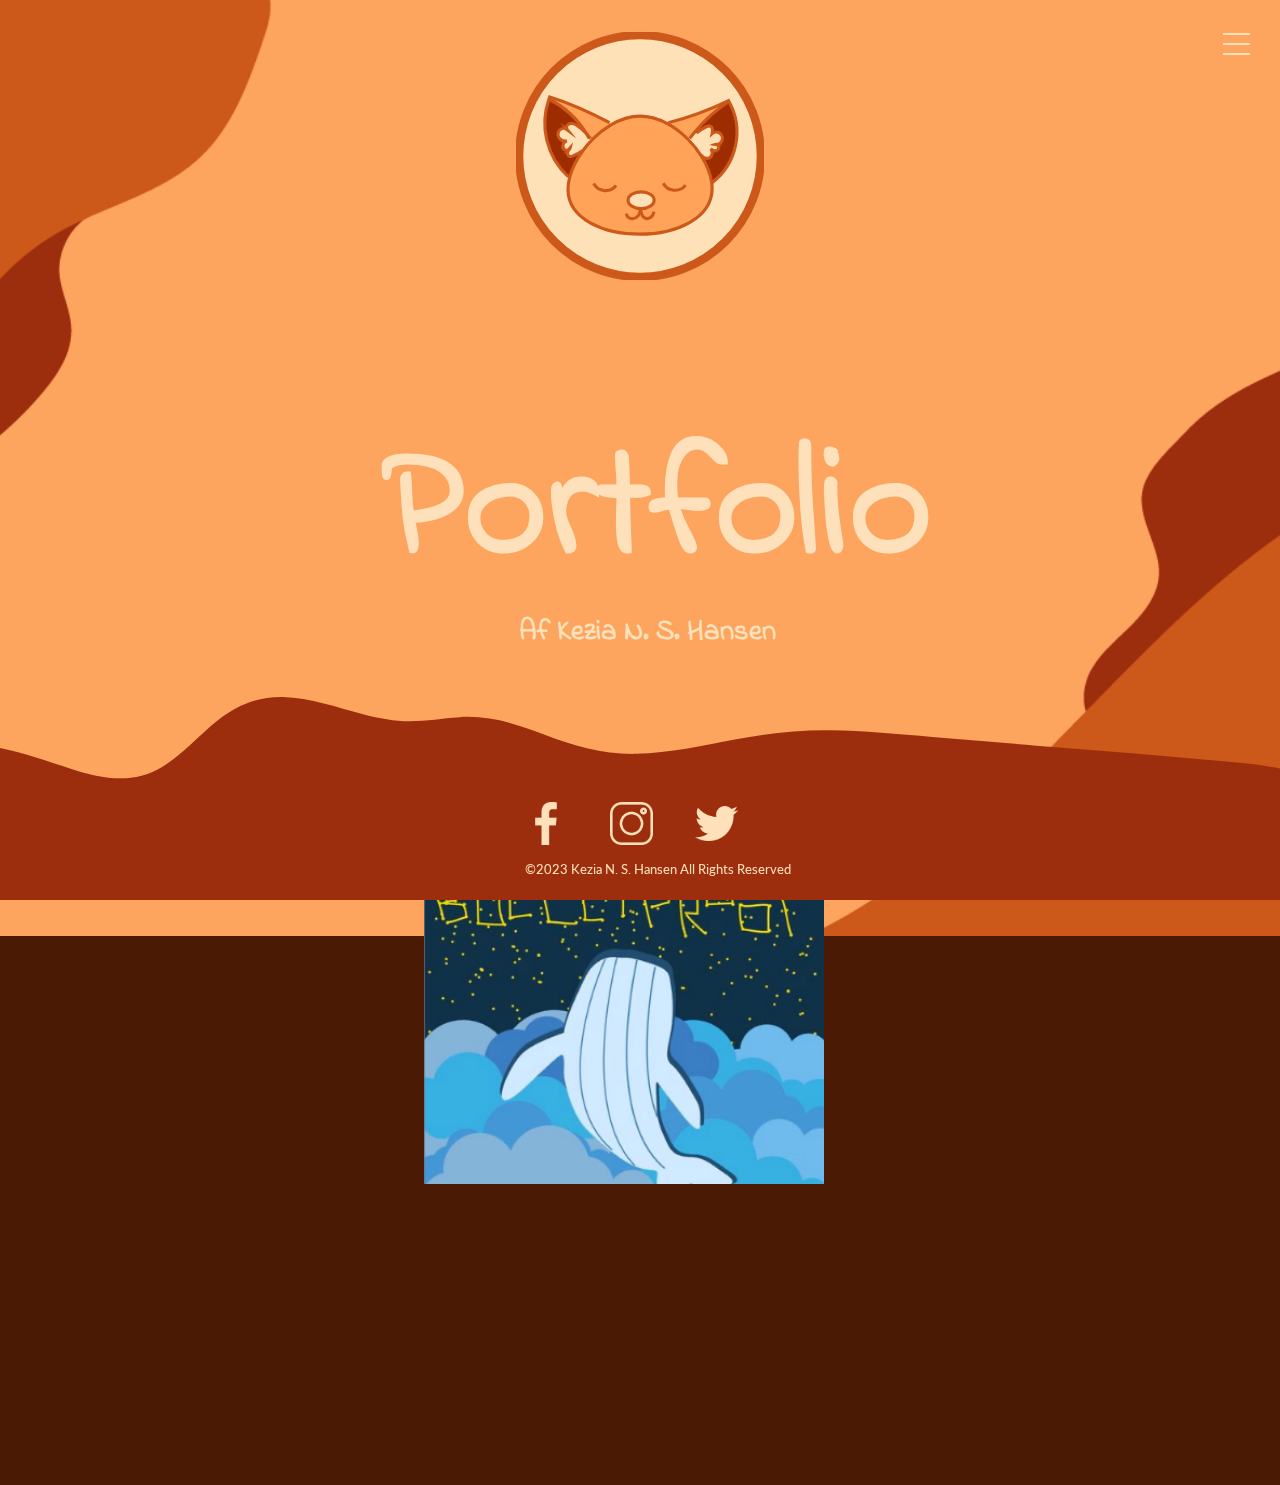
==== commit 1cd61489: "placerede billeder og opsat projekt sider" ====
--- a/animation.html
+++ b/animation.html
@@ -47,8 +47,8 @@
                 <h3 id="name">Af Kezia N. S. Hansen</h3>
             </div>
         </div>
-        <img class="track_04" src="img/track_04.svg" alt="track_04">
-        <div class="image-grid">
+
+        <div class="image-grid04">
             <a class="solo_img04" href="om_mig.html"><img src="img/cover1.png" alt="Image 1"></a>
         </div>
         <div class="button_container">
--- a/css/style.css
+++ b/css/style.css
@@ -152,6 +152,25 @@
     text-decoration: underline;
 }
 
+/********************** Brødkrumme sti **************************************/
+
+.breadcrumbs {
+    display: none;
+}
+
+.breadcrumbs_spil {
+    display: none;
+}
+
+.breadcrumbs_video {
+    display: none;
+}
+
+.breadcrumbs_virksomhedssite {
+    display: none;
+}
+
+
 /********************** HERO IMAGE + LOGO **************************************/
 /* hero / header */
 .logo {
@@ -210,6 +229,7 @@
     height: 300px;
     position: sticky;
     margin-top: -275px;
+    pointer-events: none;
 }
 
 .icons {
@@ -286,6 +306,171 @@
         left: 161px;
         top: 146px;
     }
+
+    /********************** Brødkrumme sti **************************************/
+
+    .breadcrumbs {
+        display: block;
+        margin-top: -137px;
+        font-family: 'Lato', sans-serif;
+        font-size: 14px;
+        position: relative;
+        top: 1051px;
+        left: 2%;
+    }
+
+    .breadcrumbs ul {
+        list-style: none;
+        padding: 0;
+        margin: 0;
+    }
+
+    .breadcrumbs li {
+        display: inline-block;
+        margin-right: 10px;
+    }
+
+    .breadcrumbs li:last-child {
+        margin-right: 0;
+    }
+
+    .breadcrumbs a {
+        text-decoration: none;
+        color: #000;
+        padding: 6px 8px;
+        background-color: #FEE1BB;
+        color: #9C2E0E;
+        border-radius: 20px;
+        transition: background-color 0.3s ease;
+    }
+
+    .breadcrumbs a:hover {
+        background-color: #CC5819;
+        color: #FDA45F;
+    }
+
+    .breadcrumbs_spil {
+        display: block;
+        margin-top: -137px;
+        font-family: 'Lato', sans-serif;
+        font-size: 14px;
+        position: relative;
+        top: 974px;
+        left: 2%;
+    }
+
+    .breadcrumbs_spil ul {
+        list-style: none;
+        padding: 0;
+        margin: 0;
+    }
+
+    .breadcrumbs_spil li {
+        display: inline-block;
+        margin-right: 10px;
+    }
+
+    .breadcrumbs_spil li:last-child {
+        margin-right: 0;
+    }
+
+    .breadcrumbs_spil a {
+        text-decoration: none;
+        color: #000;
+        padding: 6px 8px;
+        background-color: #FEE1BB;
+        color: #9C2E0E;
+        border-radius: 20px;
+        transition: background-color 0.3s ease;
+    }
+
+    .breadcrumbs_spil a:hover {
+        background-color: #CC5819;
+        color: #FDA45F;
+    }
+
+    .breadcrumbs_video {
+        display: block;
+        margin-top: -137px;
+        font-family: 'Lato', sans-serif;
+        font-size: 14px;
+        position: relative;
+        top: 974px;
+        left: 2%;
+    }
+
+    .breadcrumbs_video ul {
+        list-style: none;
+        padding: 0;
+        margin: 0;
+    }
+
+    .breadcrumbs_video li {
+        display: inline-block;
+        margin-right: 10px;
+    }
+
+    .breadcrumbs_video li:last-child {
+        margin-right: 0;
+    }
+
+    .breadcrumbs_video a {
+        text-decoration: none;
+        color: #000;
+        padding: 6px 8px;
+        background-color: #FEE1BB;
+        color: #9C2E0E;
+        border-radius: 20px;
+        transition: background-color 0.3s ease;
+    }
+
+    .breadcrumbs_video a:hover {
+        background-color: #CC5819;
+        color: #FDA45F;
+    }
+
+
+
+    .breadcrumbs_virksomhedssite {
+        display: block;
+        margin-top: -137px;
+        font-family: 'Lato', sans-serif;
+        font-size: 14px;
+        position: relative;
+        top: 974px;
+        left: 2%;
+    }
+
+    .breadcrumbs_virksomhedssite ul {
+        list-style: none;
+        padding: 0;
+        margin: 0;
+    }
+
+    .breadcrumbs_virksomhedssite li {
+        display: inline-block;
+        margin-right: 10px;
+    }
+
+    .breadcrumbs_virksomhedssite li:last-child {
+        margin-right: 0;
+    }
+
+    .breadcrumbs_virksomhedssite a {
+        text-decoration: none;
+        color: #000;
+        padding: 6px 8px;
+        background-color: #FEE1BB;
+        color: #9C2E0E;
+        border-radius: 20px;
+        transition: background-color 0.3s ease;
+    }
+
+    .breadcrumbs_virksomhedssite a:hover {
+        background-color: #CC5819;
+        color: #FDA45F;
+    }
+
 
     .container {
         min-height: 100vh;
@@ -477,50 +662,50 @@
     font-family: 'Indie Flower';
 }
 
-.mig {
+.ssp {
     position: relative;
     top: 101px;
-    right: 3%;
+    right: -5%;
     text-decoration: none;
     color: #FDA45F;
 }
 
-.web {
+.emne {
     position: relative;
     top: 154px;
+    right: 45%;
+    text-decoration: none;
+    color: #FDA45F;
+}
+
+.pitch {
+    position: relative;
+    top: 209px;
+    right: 71%;
+    text-decoration: none;
+    color: #FDA45F;
+}
+
+.spil {
+    position: relative;
+    top: 239px;
+    right: -10%;
+    text-decoration: none;
+    color: #FDA45F;
+}
+
+.video {
+    position: relative;
+    top: 296px;
     right: 22%;
     text-decoration: none;
     color: #FDA45F;
 }
 
-.ux {
-    position: relative;
-    top: 183px;
-    right: 1%;
-    text-decoration: none;
-    color: #FDA45F;
-}
-
-.anime {
-    position: relative;
-    top: 238px;
-    right: 50%;
-    text-decoration: none;
-    color: #FDA45F;
-}
-
-.indhold {
-    position: relative;
-    top: 266px;
-    right: -12%;
-    text-decoration: none;
-    color: #FDA45F;
-}
-
-.overblik {
-    position: relative;
-    top: 319px;
-    right: 48%;
+.virksomhed {
+    position: relative;
+    top: 345px;
+    right: 47%;
     text-decoration: none;
     color: #FDA45F;
 }
@@ -667,41 +852,41 @@
         color: #FDA45F;
     }
 
-    .mig_web {
+    .ssp_web {
         position: relative;
         top: -2px;
         right: 0%;
     }
 
-    .web2 {
+    .emne2 {
         position: relative;
         top: 16px;
         right: 0%;
 
     }
 
-    .ux_web {
+    .pitch_web {
         position: relative;
         top: 32px;
         right: 0%;
 
     }
 
-    .anime_web {
+    .spil_web {
         position: relative;
         top: 53px;
         right: 0%;
 
     }
 
-    .indhold_web {
+    .video_web {
         position: relative;
         top: 69px;
         right: 0%;
 
     }
 
-    .overblik_web {
+    .virksomhed_web {
         position: relative;
         top: 85px;
         right: 0%;
@@ -710,17 +895,12 @@
 }
 
 /********************** OM MIG - MOBIL **************************************/
-.track_01 {
-    margin-top: 45%;
-    margin-bottom: 10%;
-}
 
 .selfie {
     position: relative;
-    top: 10px;
+    top: 218px;
     left: 31%;
 }
-
 
 .selfie img {
     width: 35%;
@@ -729,9 +909,10 @@
 
 .skills {
     position: relative;
-    top: -16px;
+    top: 201px;
     left: 19%;
 }
+
 
 .skills img {
     width: 60%;
@@ -741,8 +922,9 @@
 .mememe {
     padding: 20px;
     margin-bottom: 20%;
-    margin-top: 10%;
-}
+    margin-top: 52%;
+}
+
 
 .mememe h1 {
     font-size: 24px;
@@ -778,10 +960,6 @@
 
 /********************** OM MIG - DESKTOP **************************************/
 @media only screen and (min-width: 800px) {
-    .track_01 {
-        margin-top: 39%;
-        margin-bottom: 10%;
-    }
 
     .grid_1_1 {
         display: grid;
@@ -790,7 +968,8 @@
         align-items: center;
         position: relative;
         right: 4%;
-        top: -635px;
+        top: -66px;
+        margin-bottom: 30%;
     }
 
     .selfie {
@@ -812,7 +991,7 @@
 
     .mememe h1 {
         position: relative;
-        top: -64px;
+        top: -190px;
         left: -109%;
         font-size: 3rem;
     }
@@ -821,33 +1000,26 @@
         line-height: 2;
         text-align: left;
         position: relative;
-        top: -64px;
+        top: -180px;
         left: 0%;
-
-
     }
 
     .skills {
         position: relative;
-        top: 509px;
+        top: 1259px;
         left: 19%;
     }
 }
 
 /********************** GRUND WEB - MOBIL **************************************/
-
-.track_02 {
-    margin-top: 45%;
-    margin-bottom: 10%;
-}
-
-.image-grid {
+.image-grid01 {
     display: grid;
     grid-template-columns: repeat(2, 1fr);
     grid-gap: 10px;
     margin-bottom: 72%;
-    margin-top: -8%;
-}
+    margin-top: 52%;
+}
+
 
 .image-grid img {
     width: 100%;
@@ -871,7 +1043,7 @@
     text-decoration: none;
     cursor: pointer;
     position: relative;
-    top: -259px;
+    top: -256px;
     left: 38%;
     border: 2px #FEE1BB solid;
     border-radius: 30px;
@@ -905,19 +1077,15 @@
     margin-bottom: 10%;
 }
 
+
 /********************** GRUND WEB - DESKTOP **************************************/
 @media only screen and (min-width: 800px) {
-    .track_02 {
-        margin-top: 39%;
-        margin-bottom: 10%;
-    }
-
-    .image-grid {
+    .image-grid01 {
         display: grid;
         grid-template-columns: repeat(3, 1fr);
         grid-gap: 40px;
         margin-bottom: 40%;
-        margin-top: -5%;
+        margin-top: 42%;
     }
 
     .image-grid img:hover {
@@ -948,9 +1116,75 @@
 
 
 /********************** GRUND UX - MOBIL **************************************/
-.track_03 {
-    margin-top: 45%;
-    margin-bottom: 10%;
+.image-grid03 {
+    display: grid;
+    grid-template-columns: repeat(2, 1fr);
+    grid-gap: 10px;
+    margin-bottom: 78%;
+    margin-top: 50%;
+}
+
+.image-grid03 img {
+    width: 100%;
+    height: auto;
+    transition: transform 0.3s ease;
+}
+
+.solo_img03 {
+    position: relative;
+    top: 10px;
+    left: 50%;
+}
+
+.solo_button03 {
+    display: inline-block;
+    padding: 10px 20px;
+    background-color: transparent;
+    color: #FEE1BB;
+    font-size: 16px;
+    font-weight: bold;
+    text-decoration: none;
+    cursor: pointer;
+    position: relative;
+    top: -238px;
+    left: 38%;
+    border: 2px #FEE1BB solid;
+    border-radius: 30px;
+}
+
+
+/********************** GRUND UX - DESKTOP **************************************/
+@media only screen and (min-width: 800px) {
+    .image-grid03 {
+        display: grid;
+        grid-template-columns: repeat(3, 1fr);
+        grid-gap: 40px;
+        margin-bottom: 24%;
+        margin-top: 43%;
+    }
+
+    .image-grid03 img:hover {
+        transform: scale(1.1);
+        /* Increase the scale of the image on hover */
+    }
+
+    .solo_img03 {
+        position: relative;
+        top: 10px;
+        left: 106%;
+        height: auto;
+        width: 100%;
+    }
+}
+
+/********************** ANIMATION - MOBIL **************************************/
+
+.image-grid04 {
+    display: grid;
+    grid-template-columns: repeat(2, 1fr);
+    grid-gap: 10px;
+    margin-bottom: 78%;
+    margin-top: 50%;
 }
 
 .image-grid img {
@@ -959,13 +1193,13 @@
     transition: transform 0.3s ease;
 }
 
-.solo_img {
+.solo_img04 {
     position: relative;
     top: 10px;
     left: 50%;
 }
 
-.solo_button {
+.solo_button04 {
     display: inline-block;
     padding: 10px 20px;
     background-color: transparent;
@@ -975,34 +1209,29 @@
     text-decoration: none;
     cursor: pointer;
     position: relative;
-    top: -259px;
+    top: -238px;
     left: 38%;
     border: 2px #FEE1BB solid;
     border-radius: 30px;
 }
 
 
-/********************** GRUND UX - DESKTOP **************************************/
+/********************** ANIMATION - DESKTOP **************************************/
 @media only screen and (min-width: 800px) {
-    .track_03 {
-        margin-top: 39%;
-        margin-bottom: 10%;
-    }
-
-    .image-grid {
+    .image-grid04 {
         display: grid;
         grid-template-columns: repeat(3, 1fr);
         grid-gap: 40px;
-        margin-bottom: 40%;
-        margin-top: -5%;
-    }
-
-    .image-grid img:hover {
+        margin-bottom: 24%;
+        margin-top: 43%;
+    }
+
+    .image-grid04 img:hover {
         transform: scale(1.1);
         /* Increase the scale of the image on hover */
     }
 
-    .solo_img {
+    .solo_img04 {
         position: relative;
         top: 10px;
         left: 106%;
@@ -1012,11 +1241,15 @@
 }
 
 
-/********************** ANIMATION - MOBIL **************************************/
-.track_04 {
-    margin-top: 45%;
-    margin-bottom: 10%;
-}
+/********************** GRUND INDHOLD - MOBIL **************************************/
+.image-grid05 {
+    display: grid;
+    grid-template-columns: repeat(2, 1fr);
+    grid-gap: 10px;
+    margin-bottom: 72%;
+    margin-top: 55%;
+}
+
 
 .image-grid img {
     width: 100%;
@@ -1024,13 +1257,13 @@
     transition: transform 0.3s ease;
 }
 
-.solo_img04 {
+.cover_img3 {
     position: relative;
     top: 10px;
     left: 50%;
 }
 
-.solo_button04 {
+.button3 {
     display: inline-block;
     padding: 10px 20px;
     background-color: transparent;
@@ -1040,80 +1273,7 @@
     text-decoration: none;
     cursor: pointer;
     position: relative;
-    top: -259px;
-    left: 38%;
-    border: 2px #FEE1BB solid;
-    border-radius: 30px;
-}
-
-/********************** ANIMATION - DESKTOP **************************************/
-@media only screen and (min-width: 800px) {
-    @media only screen and (min-width: 800px) {
-        .track_03 {
-            margin-top: 39%;
-            margin-bottom: 10%;
-        }
-
-        .image-grid {
-            display: grid;
-            grid-template-columns: repeat(3, 1fr);
-            grid-gap: 40px;
-            margin-bottom: 40%;
-            margin-top: -5%;
-        }
-
-        .image-grid img:hover {
-            transform: scale(1.1);
-            /* Increase the scale of the image on hover */
-        }
-
-        .solo_img {
-            position: relative;
-            top: 10px;
-            left: 106%;
-            height: auto;
-            width: 100%;
-        }
-    }
-}
-
-/********************** GRUND INDHOLD - MOBIL **************************************/
-.track_05 {
-    margin-top: 45%;
-    margin-bottom: 10%;
-}
-
-.image-grid {
-    display: grid;
-    grid-template-columns: repeat(2, 1fr);
-    grid-gap: 10px;
-    margin-bottom: 72%;
-    margin-top: -8%;
-}
-
-.image-grid img {
-    width: 100%;
-    height: auto;
-    transition: transform 0.3s ease;
-}
-
-.cover_img3 {
-    position: relative;
-    top: 10px;
-    left: 50%;
-}
-
-.button3 {
-    display: inline-block;
-    padding: 10px 20px;
-    background-color: transparent;
-    color: #FEE1BB;
-    font-size: 16px;
-    font-weight: bold;
-    text-decoration: none;
-    cursor: pointer;
-    position: relative;
-    top: -259px;
+    top: -244px;
     left: 38%;
     border: 2px #FEE1BB solid;
     border-radius: 30px;
@@ -1149,17 +1309,12 @@
 
 /********************** GRUND INDHOLD - DESKTOP **************************************/
 @media only screen and (min-width: 800px) {
-    .track_05 {
-        margin-top: 39%;
-        margin-bottom: 10%;
-    }
-
-    .image-grid {
+    .image-grid05 {
         display: grid;
         grid-template-columns: repeat(3, 1fr);
         grid-gap: 40px;
         margin-bottom: 40%;
-        margin-top: -5%;
+        margin-top: 42%;
     }
 
     .image-grid img:hover {
@@ -1189,21 +1344,18 @@
 }
 
 /********************** OVERBLIK - MOBIL **************************************/
-.track_06 {
-    margin-top: 45%;
-    margin-bottom: 10%;
-}
-
-.image-grid {
+
+.image-grid06 {
     display: grid;
     grid-template-columns: repeat(2, 1fr);
     grid-gap: 10px;
     position: relative;
-    top: 10px;
+    top: 200px;
     left: 5%;
-}
-
-.image-grid img {
+    margin-bottom: 71%;
+}
+
+.image-grid06 img {
     width: 80%;
     height: auto;
     transition: transform 0.3s ease;
@@ -1228,21 +1380,15 @@
 
 /********************** OVERBLIK - DESKTOP **************************************/
 @media only screen and (min-width: 800px) {
-    .track_06 {
-        margin-top: 39%;
-        margin-bottom: 10%;
-    }
-
-    .image-grid {
+    .image-grid06 {
         display: grid;
         grid-template-columns: repeat(3, 1fr);
         grid-gap: 40px;
-        margin-bottom: 17%;
-        margin-top: -7%;
-    }
-
-
-    .image-grid img:hover {
+        margin-bottom: 29%;
+        margin-top: 30%;
+    }
+
+    .image-grid06 img:hover {
         transform: scale(1.1);
     }
 
@@ -1485,6 +1631,7 @@
 .logo_why p {
     font-size: 16px;
     line-height: 1.6;
+    font-weight: 200;
 }
 
 .logo_why p:first-child {
@@ -1731,4 +1878,131 @@
         top: 10px;
         left: 10%;
     }
+}
+
+/********************** PROJEKT - MOBIL **************************************/
+
+.track_01 {
+    margin-top: 45%;
+    margin-bottom: -46%;
+}
+
+.track_02 {
+    margin-top: 39%;
+    margin-bottom: -47%;
+}
+
+.track_03 {
+    margin-top: 45%;
+    margin-bottom: -43%;
+}
+
+.track_04 {
+    margin-top: 45%;
+    margin-bottom: -45%;
+}
+
+.track_06 {
+    margin-top: 45%;
+    margin-bottom: -45%;
+}
+
+.track_05 {
+    margin-top: 45%;
+    margin-bottom: -45%;
+}
+
+.content {
+    display: flex;
+    flex-direction: column;
+    align-items: center;
+    margin: 52% 12%;
+}
+
+.text-section,
+.image-section {
+    width: 100%;
+    padding: 20px;
+    color: #FEE1BB;
+    background-color: #CC5819;
+    font-size: 14px;
+    border-radius: 10px;
+    box-shadow: 0 2px 4px #180901;
+    margin-bottom: 20px;
+}
+
+.text-section h2,
+.image-section h2 {
+    font-size: 18px;
+    margin-bottom: 10px;
+    font-family: 'Indie flower';
+}
+
+.text-section p,
+.image-section p {
+    font-size: 18px;
+    margin-bottom: 10px;
+    font-family: 'Lato';
+    font-weight: 200;
+}
+
+.image-section img {
+    max-width: 100%;
+    margin-bottom: 10px;
+    border-radius: 8px;
+    box-shadow: 0 2px 4px #180901;
+}
+
+
+
+/********************** PROJEKT - DESKTOP **************************************/
+@media only screen and (min-width: 800px) {
+
+    .track_01 {
+        margin-bottom: -43%;
+    }
+
+    .track_02 {
+        margin-top: 45%;
+        margin-bottom: -43%;
+    }
+
+    .track_03 {
+        margin-top: 45%;
+        margin-bottom: -45%;
+    }
+
+    .track_04 {
+        margin-top: 39%;
+        margin-bottom: -46%;
+    }
+
+
+    .track_05 {
+        margin-top: 39%;
+        margin-bottom: -45%;
+    }
+
+    .track_06 {
+        margin-top: 39%;
+        margin-bottom: -45%;
+    }
+
+    .content {
+        flex-direction: row;
+        margin: 52% 2%;
+    }
+
+    .text-section,
+    .image-section {
+        width: 50%;
+    }
+
+    .text-section {
+        margin-right: 20px;
+    }
+
+    .image-section {
+        margin-left: 20px;
+    }
 }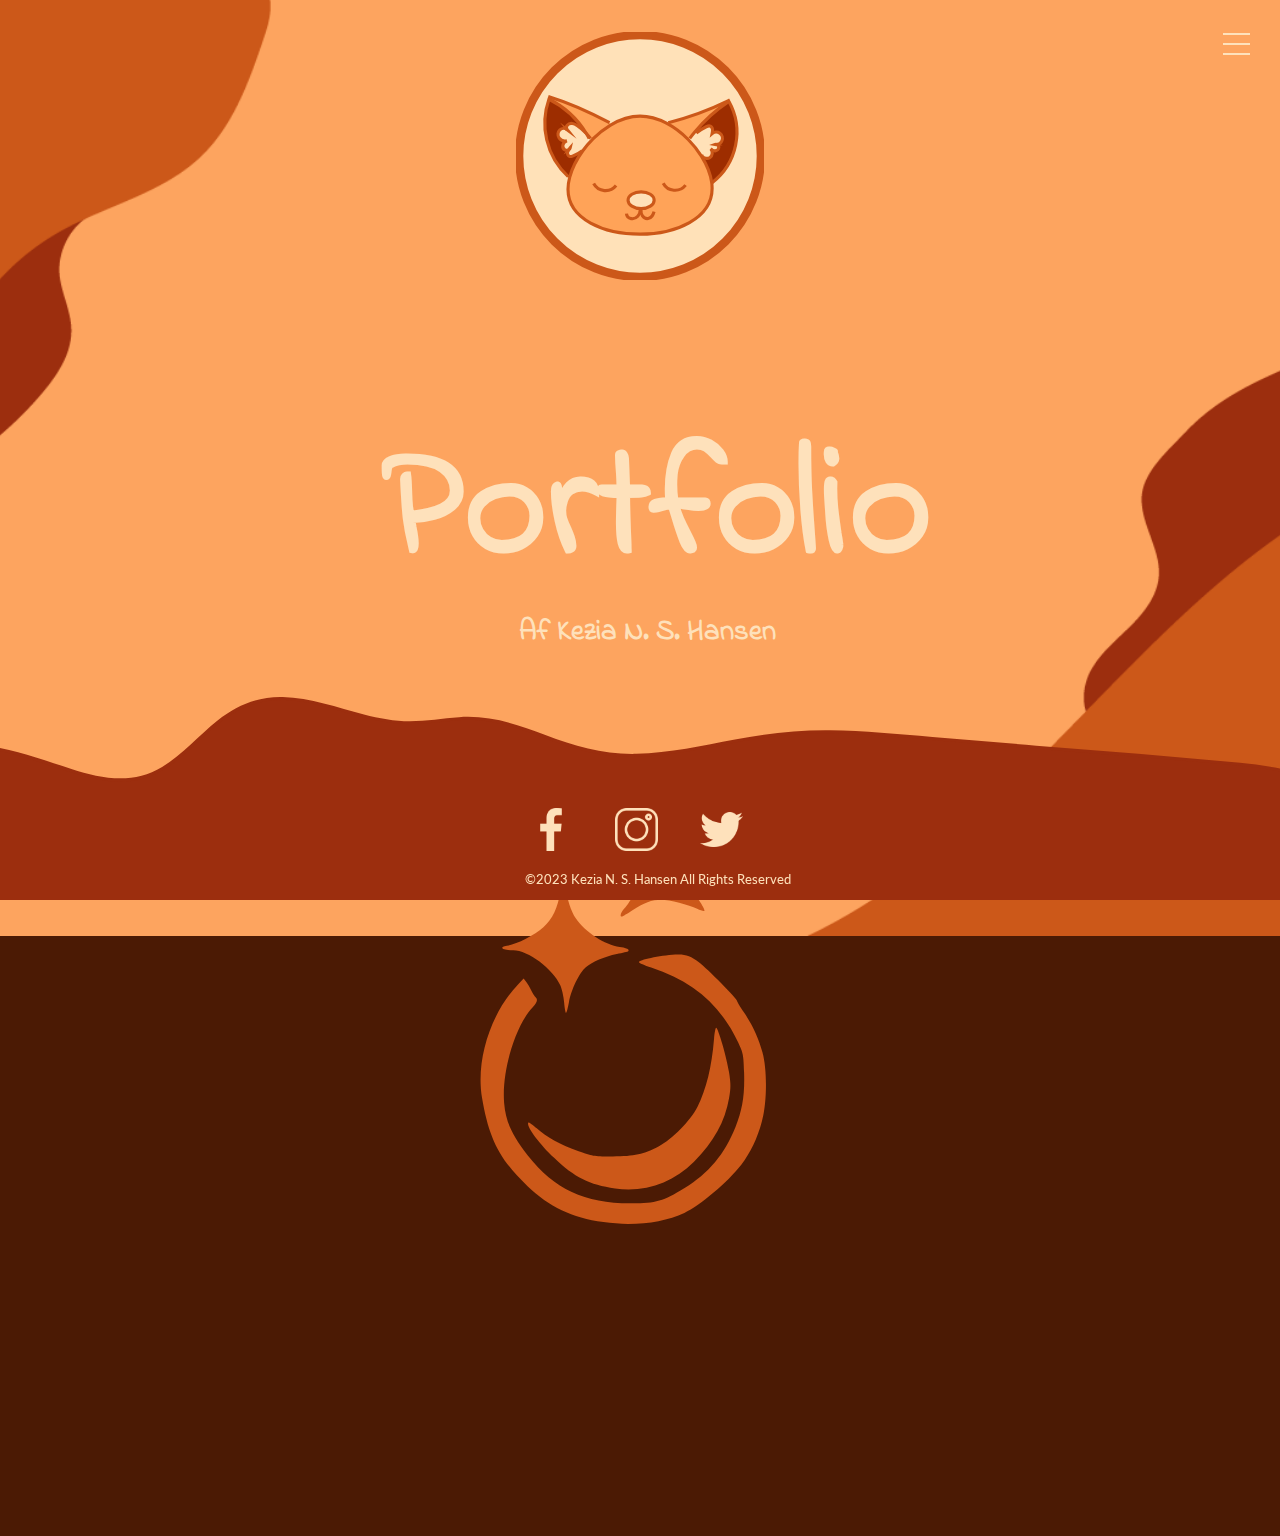
==== commit 3243aa03: "oploader cover bileder" ====
--- a/animation.html
+++ b/animation.html
@@ -49,7 +49,7 @@
         </div>
 
         <div class="image-grid04">
-            <a class="solo_img04" href="om_mig.html"><img src="img/cover1.png" alt="Image 1"></a>
+            <a class="solo_img04" href="om_mig.html"><img src="img/ani_logo.svg" alt="Image 1"></a>
         </div>
         <div class="button_container">
             <a href="https://keziahansen.dk/kea/02_web/01_website/website/index.html" class="solo_button04">Projekt</a>
--- a/css/style.css
+++ b/css/style.css
@@ -3,8 +3,13 @@
     margin: 0;
     padding: 0;
     overflow-x: hidden;
-    background-size: 100% 100%;
     background-color: #4B1A04;
+}
+
+.container {
+    width: 100vw;
+    height: 100vh;
+    overflow: hidden;
 }
 
 h1 {
@@ -178,7 +183,7 @@
     height: auto;
     position: relative;
     left: 29%;
-    top: 18px;
+    top: 5px;
     z-index: 1;
 }
 
@@ -227,32 +232,55 @@
     background-repeat: no-repeat;
     width: 100%;
     height: 300px;
-    position: sticky;
-    margin-top: -275px;
-    pointer-events: none;
+    position: fixed;
+    bottom: 0;
+    margin-left: auto;
+    margin-right: auto;
 }
 
 .icons {
-    display: grid;
-    grid-template-columns: 1fr 1fr 1fr;
-    width: 30%;
+    display: flex;
+    justify-content: center;
+    align-items: center;
+    width: 100%;
+    height: 100%;
+    position: absolute;
+    bottom: -118px;
+    left: -132px;
+}
+
+.si {
+    width: 18px;
     height: auto;
-    position: absolute;
-    top: 84%;
-    left: 34%;
-}
-
-.si {
-    width: 50%;
+    margin: 0 5px;
 }
 
 .copy {
+    font-size: 0.5rem;
+    font-family: 'Lato', sans-serif;
+    position: absolute;
+    bottom: 10px;
+    left: 10px;
+    color: #FEE1BB;
+}
+
+.contact-info {
+    margin-top: 20px;
+    color: #FEE1BB;
     font-size: 0.6rem;
-    font-family: 'Lato', sans-serif;
-    position: relative;
-    top: 280px;
-    left: 24%;
-    color: #FEE1BB;
+    text-align: center;
+    position: absolute;
+    bottom: -1px;
+    right: 22px;
+}
+
+.contact-info p {
+    margin-bottom: 5px;
+}
+
+.contact-info a {
+    color: #FEE1BB;
+    text-decoration: none;
 }
 
 /********************** DESKTOP GENERAL **************************************/
@@ -311,11 +339,11 @@
 
     .breadcrumbs {
         display: block;
-        margin-top: -137px;
+        margin-top: 64px;
         font-family: 'Lato', sans-serif;
         font-size: 14px;
         position: relative;
-        top: 1051px;
+        top: 823px;
         left: 2%;
     }
 
@@ -429,8 +457,6 @@
         color: #FDA45F;
     }
 
-
-
     .breadcrumbs_virksomhedssite {
         display: block;
         margin-top: -137px;
@@ -471,6 +497,25 @@
         color: #FDA45F;
     }
 
+    /********************** Knap til sites **************************************/
+
+    .link_site {
+        padding: 5px 35px;
+        background-color: transparent;
+        color: #FEE1BB;
+        border-radius: 30px;
+        border: #FEE1BB solid 2px;
+        font-size: 2rem;
+        cursor: pointer;
+        font-family: 'Indie Flower';
+
+    }
+
+    .link_site:hover {
+        background-color: #9C2E0E;
+    }
+
+    /********************** FOOTER **************************************/
 
     .container {
         min-height: 100vh;
@@ -497,9 +542,10 @@
         width: 20%;
         height: auto;
         position: absolute;
-        top: 670px;
+        top: 513px;
         left: 41%;
     }
+
 
     .si {
         width: 50%;
@@ -509,17 +555,30 @@
         font-size: 0.8rem;
         font-family: 'Lato', sans-serif;
         position: absolute;
-        top: 729px;
+        top: 739px;
         left: 41%;
         color: #FEE1BB;
     }
+
+
+    .contact-info {
+        margin-top: 20px;
+        color: #FEE1BB;
+        font-size: 1rem;
+        text-align: center;
+        position: relative;
+        top: 647px;
+        left: 29%;
+    }
 }
 
 /********************** INDEX - MOBIL **************************************/
+/* Selvportræt */
 .image-container {
     display: flex;
     justify-content: center;
-    margin-top: 60%;
+    margin-top: 25vh;
+    overflow: hidden;
 }
 
 .portaet_img {
@@ -528,8 +587,9 @@
     height: auto;
 }
 
+/* overskrift med linje og dato */
 .content-container {
-    margin-bottom: 30%;
+    margin-bottom: 15vh;
 }
 
 .content-container h3 {
@@ -559,9 +619,71 @@
     left: 56px;
 }
 
+/* General Knappe stil */
+.gen_knap {
+    margin-top: 16px;
+    font-family: 'Indie Flower';
+    font-size: 0.9rem;
+}
+
 .gen_knap1 {
     display: inline-block;
     padding: 5px 35px;
+    background-color: transparent;
+    border-radius: 30px;
+    border: #FEE1BB solid 2px;
+    cursor: pointer;
+    position: relative;
+    top: -233px;
+    left: 28%;
+}
+
+.gen_knap2 {
+    display: inline-block;
+    padding: 5px 11px;
+    background-color: transparent;
+    border-radius: 30px;
+    border: #FEE1BB solid 2px;
+    cursor: pointer;
+    text-decoration: none;
+    position: relative;
+    top: -179px;
+    left: -13%;
+}
+
+.gen_knap1 a,
+.gen_knap2 a {
+    color: #FEE1BB;
+    text-decoration: none;
+}
+
+/* Playliste + pop-up */
+
+.playlist img {
+    cursor: pointer;
+    display: block;
+    width: 70%;
+    height: auto;
+    position: relative;
+    top: -170px;
+    left: 15%;
+}
+
+.playlist {
+    position: relative;
+    cursor: pointer;
+    padding: 50px 20px;
+    margin-top: -11px;
+}
+
+/* Pop-up Button */
+.popup-button {
+    display: block;
+    position: absolute;
+    bottom: 335px;
+    left: 50%;
+    transform: translateX(-50%);
+    padding: 5px 18px;
     background-color: transparent;
     color: #FEE1BB;
     border-radius: 30px;
@@ -569,72 +691,9 @@
     font-size: 0.9rem;
     cursor: pointer;
     font-family: 'Indie Flower';
-    position: relative;
-    top: -233px;
-    left: 28%;
-}
-
-.gen_knap2 {
-    display: inline-block;
-    padding: 5px 11px;
-    background-color: transparent;
-    color: #FEE1BB;
-    border-radius: 30px;
-    border: #FEE1BB solid 2px;
-    font-size: 0.9rem;
-    cursor: pointer;
-    font-family: 'Indie Flower';
-    position: relative;
-    top: -179px;
-    left: -21%;
-}
-
-.gen_knap1 a,
-.gen_knap2 a {
-    color: #FEE1BB;
-    text-decoration: none;
-}
-
-/* Playliste + pop-up */
-
-.playlist img {
-    cursor: pointer;
-    display: block;
-    width: 70%;
-    height: auto;
-    position: relative;
-    top: -170px;
-    left: 15%;
-}
-
-.playlist {
-    position: relative;
-    cursor: pointer;
-}
-
-.playlist {
-    padding: 50px 20px;
-    margin-top: -11px;
-}
-
-/* pop-up */
-
-.popup-button {
-    display: block;
-    position: absolute;
-    bottom: 335px;
-    left: 50%;
-    transform: translateX(-50%);
-    padding: 5px 18px;
-    background-color: transparent;
-    color: #FEE1BB;
-    border-radius: 30px;
-    border: #FEE1BB solid 2px;
-    font-size: 0.9rem;
-    cursor: pointer;
-    font-family: 'Indie Flower';
-}
-
+}
+
+/* Pop-up */
 .popup {
     display: none;
     position: fixed;
@@ -651,65 +710,70 @@
     top: 50%;
     left: 50%;
     transform: translate(-50%, -50%);
-    background-image: url(/img/Artboard\ 44.svg);
+    background-image: url(/img/forside/Artboard_44.svg);
+    aspect-ratio: 439/826;
     background-size: cover;
     background-position: center;
     background-color: #9C2E0E;
     padding: 20px;
     text-align: center;
-    width: 70%;
-    height: 73%;
+    width: 55%;
+    height: 68%;
     font-family: 'Indie Flower';
 }
 
+/* Pop-up Links */
 .ssp {
     position: relative;
-    top: 101px;
-    right: -5%;
+    top: 73px;
+    right: -11%;
     text-decoration: none;
     color: #FDA45F;
 }
 
+
 .emne {
     position: relative;
-    top: 154px;
-    right: 45%;
+    top: 113px;
+    right: 53%;
     text-decoration: none;
     color: #FDA45F;
 }
 
 .pitch {
     position: relative;
-    top: 209px;
-    right: 71%;
+    top: 131px;
+    right: -9%;
     text-decoration: none;
     color: #FDA45F;
 }
 
 .spil {
     position: relative;
-    top: 239px;
-    right: -10%;
+    top: 175px;
+    right: 10%;
     text-decoration: none;
     color: #FDA45F;
 }
 
+
 .video {
     position: relative;
-    top: 296px;
-    right: 22%;
+    top: 219px;
+    right: 50%;
     text-decoration: none;
     color: #FDA45F;
 }
 
 .virksomhed {
     position: relative;
-    top: 345px;
-    right: 47%;
+    top: 231px;
+    right: 8%;
     text-decoration: none;
     color: #FDA45F;
 }
 
+/* Close Button */
 .close {
     position: fixed;
     top: -25px;
@@ -719,6 +783,7 @@
     color: #FEE1BB;
 }
 
+/* Tracklist - desktop */
 #tracklist {
     display: none;
 }
@@ -732,6 +797,12 @@
 
     /********************* indledende sektion  ****************************/
 
+    /* Grid Container */
+    .grid-container {
+        margin-top: 833px;
+    }
+
+    /* Selvportræt */
     .image-container {
         position: relative;
         top: -185px;
@@ -744,14 +815,15 @@
         height: auto;
     }
 
+    /* overskrift med linje og dato */
     .content-container {
-        margin-bottom: 30%;
+        margin-bottom: 33%;
     }
 
     .content-container h3 {
         font-size: 5.5rem;
         position: relative;
-        top: -628px;
+        top: -585px;
         left: 23%;
     }
 
@@ -759,23 +831,24 @@
         width: 7%;
         height: 4px;
         position: relative;
-        top: -718px;
+        top: -699px;
         left: 64%;
     }
 
     .content-container h4 {
         font-size: 1.2rem;
         position: relative;
-        top: -761px;
+        top: -741px;
         left: 408px;
     }
 
+    /* General Knappe stil */
     .gen_knap1 {
         font-size: 1.9rem;
         cursor: pointer;
         position: relative;
-        top: -1149px;
-        left: 64%;
+        top: -1204px;
+        left: 63%;
         padding-right: 95px;
     }
 
@@ -783,8 +856,8 @@
         font-size: 1.9rem;
         cursor: pointer;
         position: relative;
-        top: -1041px;
-        left: 39.3%;
+        top: -1111px;
+        left: 38.3%;
     }
 
     .gen_knap1 a,
@@ -792,51 +865,45 @@
         color: #FEE1BB;
     }
 
+    .gen_knap1:hover,
+    .gen_knap2:hover {
+        background-color: #9C2E0E;
+    }
+
     /* Playliste + pop-up */
 
-    #tracklist {
-        display: block;
-        position: relative;
-        top: -1639px;
-        left: 62%;
-        height: 85vh;
-        aspect-ratio: 439/826;
-    }
-
-    .playlist img {
-        cursor: pointer;
-        display: block;
-        width: 28%;
-        height: auto;
-        position: relative;
-        top: -946px;
-        left: 9%;
-    }
-
-    .playlist {
-        padding: 50px 20px;
-        margin-top: -11px;
-    }
-
-    /* pop-up */
-    .popup-button {
-        display: none;
-    }
-
-    .popup {
-        display: none;
-    }
-
+    /* Hide Playlist and Pop-up elements */
+    img[src="img/forside/Artboard 43.svg"],
+    .popup-button,
+    #tracklist,
+    .popup,
     .popup-content {
         display: none;
     }
 
+    /* Desktop Track, erstatter pop-up */
+    .desktop_track {
+        background-image: url(/img/forside/index_track.svg);
+        background-size: contain;
+        background-repeat: no-repeat;
+        aspect-ratio: 1920/1080;
+        padding: 50px 20px;
+        margin-top: -203px;
+        position: relative;
+        top: -804px;
+        left: 9%;
+        height: 83vh;
+        width: 100%;
+    }
+
+    /* Track Titles, erstatter pop-up links */
     .track_titles {
         display: flex;
         flex-direction: column;
         position: relative;
-        bottom: 2198px;
+        bottom: 1217px;
         left: 68%;
+        margin-bottom: -55%;
     }
 
     .track_titles a {
@@ -852,47 +919,47 @@
         color: #FDA45F;
     }
 
+    /* Track Title Links */
     .ssp_web {
         position: relative;
         top: -2px;
-        right: 0%;
+        right: 1%;
     }
 
     .emne2 {
         position: relative;
-        top: 16px;
-        right: 0%;
+        top: 6px;
+        right: 1%;
 
     }
 
     .pitch_web {
         position: relative;
-        top: 32px;
-        right: 0%;
+        top: 14px;
+        right: 1%;
 
     }
 
     .spil_web {
         position: relative;
-        top: 53px;
-        right: 0%;
+        top: 18px;
+        right: 1%;
 
     }
 
     .video_web {
         position: relative;
-        top: 69px;
-        right: 0%;
-
+        top: 28px;
+        right: 1%;
     }
 
     .virksomhed_web {
         position: relative;
-        top: 85px;
-        right: 0%;
-
-    }
-}
+        top: 34px;
+        right: 1%;
+    }
+}
+
 
 /********************** OM MIG - MOBIL **************************************/
 
@@ -910,12 +977,12 @@
 .skills {
     position: relative;
     top: 201px;
-    left: 19%;
+    left: 6%;
 }
 
 
 .skills img {
-    width: 60%;
+    width: 90%;
     height: auto;
 }
 
@@ -935,9 +1002,9 @@
 .mememe p {
     font-size: 1rem;
     line-height: 1.6;
-    text-align: center;
-    margin-left: -6px;
-    margin-right: -6px;
+    text-align: left;
+    margin-left: 47px;
+    margin-right: 19px;
     font-family: lato;
     font-weight: 200;
 }
@@ -956,6 +1023,32 @@
 
 .closing {
     margin-top: 2em;
+}
+
+.figur_trio {
+    width: 13%;
+    height: auto;
+    position: relative;
+    top: -795px;
+    left: 13%;
+}
+
+.figur_arrow {
+    width: 13%;
+    height: auto;
+    position: relative;
+    top: -824px;
+    left: 55%;
+    transform: scaleX(-1) scaleY(-1) rotate(-35deg);
+}
+
+.swirl {
+    width: 7%;
+    height: auto;
+    aspect-ratio: 63.89/67.83;
+    position: relative;
+    top: -605px;
+    left: 2%;
 }
 
 /********************** OM MIG - DESKTOP **************************************/
@@ -975,7 +1068,7 @@
     .selfie {
         grid-column: 1 / 2;
         position: relative;
-        top: -40px;
+        top: -103px;
         left: 31%;
     }
 
@@ -1006,8 +1099,34 @@
 
     .skills {
         position: relative;
-        top: 1259px;
-        left: 19%;
+        top: 1366px;
+        left: 6%;
+    }
+
+    .figur_trio {
+        width: 13%;
+        height: auto;
+        position: relative;
+        top: -348px;
+        left: -85%;
+    }
+
+    .figur_arrow {
+        width: 25%;
+        height: auto;
+        position: relative;
+        top: -703px;
+        left: -52%;
+        transform: scaleX(-1) scaleY(-1) rotate(-63deg);
+    }
+
+    .swirl {
+        width: 9%;
+        height: auto;
+        aspect-ratio: 63.89/67.83;
+        position: relative;
+        top: -836px;
+        left: -126%;
     }
 }
 
@@ -1088,7 +1207,7 @@
         margin-top: 42%;
     }
 
-    .image-grid img:hover {
+    .image-grid01 img:hover {
         transform: scale(1.1);
         /* Increase the scale of the image on hover */
     }
@@ -1151,7 +1270,6 @@
     border: 2px #FEE1BB solid;
     border-radius: 30px;
 }
-
 
 /********************** GRUND UX - DESKTOP **************************************/
 @media only screen and (min-width: 800px) {
@@ -1395,19 +1513,19 @@
     .button-text {
         display: none;
     }
+
 }
 
 /********************** Proces - MOBIL **************************************/
-.why {
-    margin-top: 49%;
-    margin-bottom: -38%;
-}
-
+
+/* Styling for the 'why' section (første tekstboks) */
 .why {
     background-color: #cc5819;
     padding: 20px;
     border-radius: 10px;
     box-shadow: 0 2px 4px rgba(0, 0, 0, 0.1);
+    margin: 0 20px;
+    margin-top: 161px;
 }
 
 .why h1 {
@@ -1421,90 +1539,88 @@
     font-weight: 200;
 }
 
-.moodboard {
-    margin-top: 184px;
-    color: #FEE1BB;
-}
-
-.art {
-    font-family: 'lato';
+/* Styling for the title */
+.title {
+    margin-top: 8%;
+    text-align: center;
+    font-family: 'Indie flower';
+}
+
+.swirl_pro {
+    width: 7%;
+    height: auto;
+    aspect-ratio: 63.89/67.83;
+    position: relative;
+    top: -60px;
+    left: 29%;
+}
+
+/* Styling for the grid container */
+.grid-container2 {
+    display: grid;
+    grid-template-columns: 1fr;
+    gap: 10px;
+    align-items: start;
+    margin-top: -45px;
+}
+
+/* Styling for grid items */
+.grid-item {
+    display: flex;
+    flex-direction: column;
+    align-items: center;
+    justify-content: flex-start;
+    border-bottom: 3.5px solid #FEE1BB;
+    padding-top: 10px;
+    text-align: left;
+}
+
+.grid-item h3 {
+    text-align: left;
+    margin: 0 20px;
+}
+
+.grid-item p {
+    align-self: flex-start;
+    color: #FEE1BB;
+    font-family: 'Lato';
     font-weight: 200;
-}
-
-.color_palette {
-    display: flex;
-    justify-content: center;
-    /* Center the squares horizontally */
-    flex-wrap: nowrap;
-    /* Prevent wrapping of squares to the next line */
+    background-color: #cc5819;
+    padding: 20px;
+    border-radius: 10px;
+    box-shadow: 0 2px 4px rgba(0, 0, 0, 0.1);
+    margin: 0 20px;
+    margin-top: 20px;
+}
+
+.grid-item a {
+    text-decoration: none;
+    color: #000;
+    padding: 6px 8px;
+    background-color: #FDA45F;
+    color: #9C2E0E;
+    border-radius: 20px;
+    transition: background-color 0.3s ease;
+    font-family: 'Lato';
+    font-weight: 200;
     margin-top: 10px;
-    /* Adjust the margin as needed */
-    width: fit-content;
-    /* Set the width to fit the content */
-    overflow-x: scroll;
-    /* Enable horizontal scrolling for the container */
-}
-
-.color_square {
-    flex-shrink: 0;
-    /* Prevent the squares from shrinking */
-    width: 50px;
-    height: 50px;
-    background-color: #9c2e0e;
-    border: 3px solid #fee1bb;
-    border-radius: 17px;
-    margin: 10px;
-}
-
-.square1 {
-    background-color: #9c2e0e;
-    border: 3px solid #fee1bb;
-}
-
-.square2 {
-    background-color: #fee1bb;
-    border: 3px solid #9c2e0e;
-}
-
-.square3 {
-    background-color: #fda45f;
-    border: 3px solid #fee1bb;
-}
-
-.square4 {
-    background-color: #cc5819;
-    border: 3px solid #fee1bb;
-}
-
-.square5 {
-    background-color: #4b1a04;
-    border: 3px solid #fee1bb;
-}
-
-.indie {
-    text-align: center;
-}
-
-.indie_h3 {
-    font-family: 'Indie Flower';
-}
-
-.indie_p {
-    font-family: 'Indie Flower';
-}
-
-.lato {
-    text-align: center;
-    font-family: 'lato';
-    text-decoration: underline;
-}
-
-.lato_h3 {
-    font-family: 'Lato';
-}
-
-.lato_p {
-    font-family: 'Lato';
+}
+
+.grid-item img {
+    width: 82%;
+    height: auto;
+    margin-top: 28px;
+    margin-bottom: 30px;
+}
+
+.img_gallery {
+    position: relative;
+    left: 9%;
+}
+
+/* Global styles */
+* {
+    box-sizing: border-box
 }
 
 /* Slideshow container */
@@ -1520,14 +1636,13 @@
 }
 
 /* Next & previous buttons */
-.prev,
-.next {
+#prev,
+#next {
     cursor: pointer;
     position: absolute;
     top: 50%;
     width: auto;
     margin-top: -22px;
-    padding: 16px;
     color: #FEE1BB;
     font-weight: bold;
     font-size: 18px;
@@ -1536,18 +1651,16 @@
     user-select: none;
 }
 
-/* Position the "next button" to the right */
-.next {
-    right: 0;
-    border-radius: 3px 0 0 3px;
-}
-
-/*
-On hover,
-add a black background color with a little bit see-through .prev:hover,
-.next:hover {
-    background-color: #4B1A04;
-} */
+/* Position the "next button" to the right and prev to the left */
+#next {
+    right: 10px;
+    border-radius: 8px;
+}
+
+#prev {
+    left: 10px;
+    border-radius: 8px;
+}
 
 /* Caption text */
 .text {
@@ -1555,39 +1668,18 @@
     font-size: 15px;
     padding: 8px 12px;
     position: absolute;
-    bottom: 5px;
+    bottom: 8px;
     width: 100%;
     text-align: center;
-    font-family: 'Lato';
-}
-
-/* Number text (1/3 etc) */
-.numbertext {
-    color: #4B1A04;
-    font-size: 12px;
-    padding: 8px 12px;
-    position: absolute;
-    top: 0;
-    font-family: 'Lato';
-    font-weight: 700;
+    font-family: 'Indie flower';
 }
 
 /* The dots/bullets/indicators */
-/* The dots/circles container */
-.dot-container {
-    display: flex;
-    justify-content: center;
-    /* Center the dots horizontally */
-    margin-top: 10px;
-    /* Adjust the margin as needed */
-}
-
 .dot {
     cursor: pointer;
     height: 15px;
     width: 15px;
-    margin: 0 5px;
-    /* Adjust the margin as needed */
+    margin: 0 2px;
     background-color: #FEE1BB;
     border-radius: 50%;
     display: inline-block;
@@ -1596,7 +1688,7 @@
 
 .active,
 .dot:hover {
-    background-color: #CC5819;
+    background-color: #FDA45F;
 }
 
 /* Fading animation */
@@ -1615,394 +1707,1588 @@
     }
 }
 
-.logo_why {
-    background-color: #cc5819;
-    padding: 20px;
-    border-radius: 10px;
-    box-shadow: 0 2px 4px rgba(0, 0, 0, 0.1);
-    margin-top: 30px;
-}
-
-.logo_why h1 {
-    font-size: 24px;
-    margin-bottom: 10px;
-}
-
-.logo_why p {
-    font-size: 16px;
-    line-height: 1.6;
-    font-weight: 200;
-}
-
-.logo_why p:first-child {
-    margin-top: 0;
-}
-
-.logo_why p:last-child {
-    margin-bottom: 0;
-}
-
-.button {
-    display: inline-block;
-    padding: 10px 20px;
-    background-color: transparent;
-    color: #FEE1BB;
-    font-size: 16px;
-    font-weight: bold;
-    text-decoration: none;
-    cursor: pointer;
-    position: relative;
-    top: -4px;
-    left: 5%;
-    border: 2px #FEE1BB solid;
-    border-radius: 30px;
-}
-
-.knapper_sec {
-    margin-bottom: 10%;
-}
-
-.valgte-ord {
-    margin-bottom: 25%;
-}
-
-.valgte-ord img {
-    width: 83%;
+/* Styling for the stempel image */
+#stempel {
+    width: 22%;
     height: auto;
-    position: relative;
-    top: 10px;
-    left: 10%;
-}
-
+    margin-bottom: 23%;
+}
 
 /********************** Proces - DESKTOP **************************************/
 @media only screen and (min-width: 800px) {
 
+
     .why {
-        margin-top: 43%;
-    }
-
-    .moodboard {
-        margin-top: 588px;
-        color: #FEE1BB;
-    }
-
-    .color_palette {
-        display: flex;
-        justify-content: center;
-        /* Center the squares horizontally */
-        flex-wrap: nowrap;
-        /* Prevent wrapping of squares to the next line */
-        margin-top: 10px;
-        /* Adjust the margin as needed */
-        width: fit-content;
-        /* Set the width to fit the content */
-        overflow-x: scroll;
-        /* Enable horizontal scrolling for the container */
-    }
-
-    .color_square {
-        width: 100px;
-        height: 100px;
-        background-color: #9c2e0e;
-        border: 3px solid #fee1bb;
-        border-radius: 17px;
-        margin: 10px;
-    }
-
-    .square1 {
-        background-color: #9c2e0e;
-        border: 3px solid #fee1bb;
-    }
-
-    .square2 {
-        background-color: #fee1bb;
-        border: 3px solid #9c2e0e;
-    }
-
-    .square3 {
-        background-color: #fda45f;
-        border: 3px solid #fee1bb;
-    }
-
-    .square4 {
-        background-color: #cc5819;
-        border: 3px solid #fee1bb;
-    }
-
-    .square5 {
-        background-color: #4b1a04;
-        border: 3px solid #fee1bb;
-    }
-
-    .typo {
-        display: grid;
-        grid-template-columns: 1fr 1fr;
-    }
-
-    .indie {
+        position: relative;
+        top: 386px;
+        margin-top: 218px;
+    }
+
+    .title {
+        margin-top: 28%;
         text-align: center;
-        grid-column: 1;
-    }
-
-
-    .lato {
-        text-align: center;
-    }
-
-
-
-    /* Slideshow container */
+        font-family: 'Indie flower';
+        font-size: 3rem;
+    }
+
+    .swirl_pro {
+        position: relative;
+        top: -100px;
+        left: 39%;
+        width: 4%;
+    }
+
     .slideshow-container {
-        max-width: 1000px;
+        max-width: 650px;
         position: relative;
         margin: auto;
     }
 
-    /* Hide the images by default */
-    .mySlides {
-        display: none;
-    }
-
-    /* Next & previous buttons */
-    .prev,
-    .next {
-        cursor: pointer;
-        position: absolute;
-        top: 50%;
-        width: auto;
-        margin-top: -22px;
-        padding: 16px;
-        color: #FEE1BB;
-        font-weight: bold;
-        font-size: 18px;
-        transition: 0.6s ease;
-        border-radius: 0 3px 3px 0;
-        user-select: none;
-    }
-
-    /* Position the "next button" to the right */
-    .next {
-        right: 0;
-        border-radius: 3px 0 0 3px;
-    }
-
-    .prev:hover,
-    .next:hover {
-        background-color: #4B1A04;
-    }
-
-    /* Caption text */
-    .text {
-        color: #FEE1BB;
-        font-size: 15px;
-        padding: 8px 12px;
-        position: absolute;
-        bottom: 5px;
-        width: 100%;
-        text-align: center;
-        font-family: 'Lato';
-    }
-
-    .numbertext {
-        color: #4B1A04;
-        font-size: 12px;
-        padding: 8px 12px;
-        position: absolute;
-        top: 0;
-        font-family: 'Lato';
-        font-weight: 700;
-    }
-
-    /* The dots/bullets/indicators */
-    /* The dots/circles container */
-    .dot-container {
-        display: flex;
-        justify-content: center;
-        /* Center the dots horizontally */
-        margin-top: 10px;
-        /* Adjust the margin as needed */
-    }
-
-    .dot {
-        cursor: pointer;
-        height: 15px;
-        width: 15px;
-        margin: 0 5px;
-        /* Adjust the margin as needed */
-        background-color: #FEE1BB;
-        border-radius: 50%;
-        display: inline-block;
-        transition: background-color 0.6s ease;
-    }
-
-    .active,
-    .dot:hover {
-        background-color: #FDA45F;
-    }
-
-    /* Fading animation */
-    .fade {
-        animation-name: fade;
-        animation-duration: 1.5s;
-    }
-
-    .button {
-        display: inline-block;
-        padding: 10px 20px;
-        background-color: transparent;
-        color: #FEE1BB;
-        font-size: 16px;
-        font-weight: bold;
-        text-decoration: none;
-        cursor: pointer;
-        position: relative;
-        top: -4px;
-        left: 5%;
-        border: 2px #FEE1BB solid;
-        border-radius: 30px;
-    }
-
-    .knapper_sec {
-        margin-bottom: 10%;
-    }
-
-    .valgte-ord {
-        margin-bottom: 25%;
-    }
-
-    .valgte-ord img {
-        width: 83%;
+    .grid-item p {
+        align-self: flex-start;
+    }
+
+    .grid-item a:hover {
+        background-color: #9C2E0E;
+        color: #FDA45F;
+    }
+
+    #moodboard {
+        width: 45%;
         height: auto;
-        position: relative;
-        top: 10px;
-        left: 10%;
-    }
-}
+    }
+
+    #prototype {
+        width: 45%;
+        height: auto;
+    }
+
+    /* On hover, add a black background color with a little bit see-through */
+    #prev:hover,
+    #next:hover {
+        background-color: #CC5819;
+    }
+
+    #stempel {
+        width: 12%;
+        height: auto;
+        margin-bottom: 18%;
+    }
+}
+
 
 /********************** PROJEKT - MOBIL **************************************/
-
+/* STUDIESTARTSPRØVEN */
 .track_01 {
-    margin-top: 45%;
-    margin-bottom: -46%;
-}
-
-.track_02 {
-    margin-top: 39%;
-    margin-bottom: -47%;
-}
-
-.track_03 {
-    margin-top: 45%;
-    margin-bottom: -43%;
-}
-
-.track_04 {
-    margin-top: 45%;
-    margin-bottom: -45%;
-}
-
-.track_06 {
-    margin-top: 45%;
-    margin-bottom: -45%;
-}
-
-.track_05 {
-    margin-top: 45%;
-    margin-bottom: -45%;
-}
-
-.content {
-    display: flex;
-    flex-direction: column;
-    align-items: center;
-    margin: 52% 12%;
-}
-
-.text-section,
-.image-section {
-    width: 100%;
-    padding: 20px;
+    margin-top: 29%;
+}
+
+.ssp-div {
+    width: 1%;
     color: #FEE1BB;
     background-color: #CC5819;
     font-size: 14px;
     border-radius: 10px;
     box-shadow: 0 2px 4px #180901;
-    margin-bottom: 20px;
-}
-
-.text-section h2,
-.image-section h2 {
-    font-size: 18px;
-    margin-bottom: 10px;
+    height: 12%;
+    padding-bottom: 338px;
+    position: relative;
+    left: 13%;
+    top: 1.5%;
+    padding-left: 335px;
+    margin-top: 25px;
+}
+
+.title_ssp {
+    position: absolute;
+    left: 27%;
+    bottom: 39%;
+    font-size: 2rem;
     font-family: 'Indie flower';
-}
-
-.text-section p,
-.image-section p {
-    font-size: 18px;
-    margin-bottom: 10px;
-    font-family: 'Lato';
+    color: #FEE1BB;
+}
+
+.ssp-text1 {
+    position: absolute;
+    left: 16%;
+    top: 54%;
+    font-size: 1rem;
+    font-family: 'lato';
     font-weight: 200;
-}
-
-.image-section img {
-    max-width: 100%;
-    margin-bottom: 10px;
-    border-radius: 8px;
+    padding-right: 20%;
+}
+
+.link_site_ssp {
+    padding: 5px 35px;
+    background-color: transparent;
+    color: #FEE1BB;
+    border-radius: 30px;
+    border: #FEE1BB solid 2px;
+    font-size: 1rem;
+    cursor: pointer;
+    font-family: 'Indie Flower';
+    position: absolute;
+    top: 226px;
+    left: -1%;
+}
+
+.ssp-div2 {
+    width: 1%;
+    color: #FEE1BB;
+    background-color: #CC5819;
+    font-size: 14px;
+    border-radius: 10px;
     box-shadow: 0 2px 4px #180901;
-}
-
-
+    height: 12%;
+    padding-bottom: 338px;
+    position: relative;
+    left: 13%;
+    top: 1.5%;
+    padding-left: 335px;
+    margin-top: 25px;
+}
+
+.title_ssp_2 {
+    position: absolute;
+    left: 40%;
+    top: 97%;
+    font-size: 2rem;
+    font-family: 'Indie flower';
+    color: #FEE1BB;
+}
+
+/* Slideshow container */
+.slideshow-container_ssp {
+    position: absolute;
+    width: 264px;
+    height: 300px;
+    margin: 0 auto;
+    overflow: hidden;
+    left: 21%;
+    top: 105%;
+}
+
+.slide {
+    display: none;
+    position: absolute;
+    top: 0;
+    left: 0;
+    width: 100%;
+    height: 100%;
+}
+
+.slider-btn {
+    position: absolute;
+    top: 50%;
+    transform: translateY(-50%);
+    font-size: 24px;
+    cursor: pointer;
+    color: #9C2E0E;
+    background-color: #fda35fc0;
+    padding: 10px;
+    border-radius: 10px;
+}
+
+.slide img {
+    width: 100%;
+    height: 100%;
+    object-fit: contain;
+}
+
+.prev-btn {
+    left: 20px;
+}
+
+.next-btn {
+    right: 20px;
+}
+
+/* Fading animation */
+.fade {
+    animation-name: fade;
+    animation-duration: 1.5s;
+}
+
+@keyframes fade {
+    from {
+        opacity: .4
+    }
+
+    to {
+        opacity: 1
+    }
+}
+
+.ssp-div3 {
+    width: 1%;
+    color: #FEE1BB;
+    background-color: #CC5819;
+    font-size: 14px;
+    border-radius: 10px;
+    box-shadow: 0 2px 4px #180901;
+    height: 12%;
+    padding-bottom: 338px;
+    position: relative;
+    left: 13%;
+    top: 1.5%;
+    padding-left: 335px;
+    margin-top: 25px;
+    margin-bottom: 115px;
+}
+
+.title_ssp3 {
+    position: absolute;
+    left: 35%;
+    top: 149%;
+    font-size: 2rem;
+    font-family: 'Indie flower';
+    color: #FEE1BB;
+}
+
+.ssp-text3 {
+    position: absolute;
+    left: 21%;
+    top: 159%;
+    font-size: 1rem;
+    font-family: 'lato';
+    font-weight: 200;
+    padding-right: 20%;
+    margin-bottom: 100px;
+}
+
+/* EMNESITE */
+.track_02 {
+    margin-top: 29%;
+}
+
+.emne-div {
+    width: 1%;
+    color: #FEE1BB;
+    background-color: #CC5819;
+    font-size: 14px;
+    border-radius: 10px;
+    box-shadow: 0 2px 4px #180901;
+    height: 12%;
+    padding-bottom: 338px;
+    position: relative;
+    left: 13%;
+    top: 1.5%;
+    padding-left: 335px;
+    margin-top: 25px;
+}
+
+.title_emne {
+    position: absolute;
+    left: 27%;
+    bottom: 39%;
+    font-size: 2rem;
+    font-family: 'Indie flower';
+    color: #FEE1BB;
+}
+
+.emne-text1 {
+    position: absolute;
+    left: 22%;
+    top: 56%;
+    font-size: 1rem;
+    font-family: 'lato';
+    font-weight: 200;
+    padding-right: 14%;
+}
+
+.link_site_emne {
+    padding: 5px 35px;
+    background-color: transparent;
+    color: #FEE1BB;
+    border-radius: 30px;
+    border: #FEE1BB solid 2px;
+    font-size: 1rem;
+    cursor: pointer;
+    font-family: 'Indie Flower';
+    position: absolute;
+    top: 196px;
+    left: 9%;
+}
+
+.emne-div2 {
+    width: 1%;
+    color: #FEE1BB;
+    background-color: #CC5819;
+    font-size: 14px;
+    border-radius: 10px;
+    box-shadow: 0 2px 4px #180901;
+    height: 12%;
+    padding-bottom: 338px;
+    position: relative;
+    left: 13%;
+    top: 1.5%;
+    padding-left: 335px;
+    margin-top: 25px;
+}
+
+.title_emne_2 {
+    position: absolute;
+    left: 40%;
+    top: 97%;
+    font-size: 2rem;
+    font-family: 'Indie flower';
+    color: #FEE1BB;
+}
+
+.slideshow-container_emne {
+    position: absolute;
+    width: 264px;
+    height: 300px;
+    margin: 0 auto;
+    overflow: hidden;
+    left: 21%;
+    top: 105%;
+}
+
+.slide {
+    display: none;
+    position: absolute;
+    top: 0;
+    left: 0;
+    width: 100%;
+    height: 100%;
+}
+
+.slider-btn {
+    position: absolute;
+    top: 50%;
+    transform: translateY(-50%);
+    font-size: 24px;
+    cursor: pointer;
+    color: #9C2E0E;
+    background-color: #fda35fc0;
+    padding: 10px;
+    border-radius: 10px;
+}
+
+.slide img {
+    width: 100%;
+    height: 100%;
+    object-fit: contain;
+}
+
+.prev-btn {
+    left: 20px;
+}
+
+.next-btn {
+    right: 20px;
+}
+
+/* Fading animation */
+.fade {
+    animation-name: fade;
+    animation-duration: 1.5s;
+}
+
+@keyframes fade {
+    from {
+        opacity: .4
+    }
+
+    to {
+        opacity: 1
+    }
+}
+
+.emne-div3 {
+    width: 1%;
+    color: #FEE1BB;
+    background-color: #CC5819;
+    font-size: 14px;
+    border-radius: 10px;
+    box-shadow: 0 2px 4px #180901;
+    height: 12%;
+    padding-bottom: 338px;
+    position: relative;
+    left: 13%;
+    top: 1.5%;
+    padding-left: 335px;
+    margin-top: 25px;
+    margin-bottom: 115px;
+}
+
+.title_emne3 {
+    position: absolute;
+    left: 35%;
+    top: 149%;
+    font-size: 2rem;
+    font-family: 'Indie flower';
+    color: #FEE1BB;
+}
+
+.emne-text3 {
+    position: absolute;
+    left: 21%;
+    top: 159%;
+    font-size: 1rem;
+    font-family: 'lato';
+    font-weight: 200;
+    padding-right: 20%;
+    margin-bottom: 100px;
+}
+
+/* PITCH */
+.track_03 {
+    margin-top: 29%;
+}
+
+.pitch-div {
+    width: 1%;
+    color: #FEE1BB;
+    background-color: #CC5819;
+    font-size: 14px;
+    border-radius: 10px;
+    box-shadow: 0 2px 4px #180901;
+    height: 12%;
+    padding-bottom: 530px;
+    position: relative;
+    left: 13%;
+    top: 1.5%;
+    padding-left: 335px;
+    margin-top: 25px;
+}
+
+.title_pitch {
+    position: absolute;
+    left: 27%;
+    bottom: 39%;
+    font-size: 2rem;
+    font-family: 'Indie flower';
+    color: #FEE1BB;
+}
+
+.pitch-text1 {
+    position: absolute;
+    left: 22%;
+    top: 56%;
+    font-size: 1rem;
+    font-family: 'lato';
+    font-weight: 200;
+    padding-right: 14%;
+}
+
+.pitch_list {
+    position: absolute;
+    left: 18%;
+    top: 93%;
+    font-size: 1rem;
+    font-family: 'Indie flower';
+    color: #FEE1BB;
+}
+
+.link_site_pitch {
+    padding: 5px 35px;
+    background-color: transparent;
+    color: #FEE1BB;
+    border-radius: 30px;
+    border: #FEE1BB solid 2px;
+    font-size: 1rem;
+    cursor: pointer;
+    font-family: 'Indie Flower';
+    position: absolute;
+    top: 824px;
+    left: 21%;
+}
+
+.pitch-div2 {
+    width: 1%;
+    color: #FEE1BB;
+    background-color: #CC5819;
+    font-size: 14px;
+    border-radius: 10px;
+    box-shadow: 0 2px 4px #180901;
+    height: 12%;
+    padding-bottom: 407px;
+    position: relative;
+    left: 13%;
+    top: 1.5%;
+    padding-left: 335px;
+    margin-top: 25px;
+}
+
+.title_pitch_2 {
+    position: absolute;
+    left: 40%;
+    top: 124%;
+    font-size: 2rem;
+    font-family: 'Indie flower';
+    color: #FEE1BB;
+}
+
+/* Slideshow container */
+.slideshow-container_pitch {
+    position: absolute;
+    width: 192px;
+    height: 334px;
+    margin: 0 auto;
+    overflow: hidden;
+    left: 29%;
+    top: 135%;
+}
+
+.slide {
+    display: none;
+    position: absolute;
+    top: 0;
+    left: 0;
+    width: 100%;
+    height: 100%;
+}
+
+.slider-btn {
+    position: absolute;
+    top: 50%;
+    transform: translateY(-50%);
+    font-size: 24px;
+    cursor: pointer;
+    color: #9C2E0E;
+    background-color: #fda35fc0;
+    padding: 10px;
+    border-radius: 10px;
+}
+
+.slide img {
+    width: 100%;
+    height: 100%;
+    object-fit: contain;
+}
+
+.prev-btn {
+    left: 20px;
+}
+
+.next-btn {
+    right: 20px;
+}
+
+/* Fading animation */
+.fade {
+    animation-name: fade;
+    animation-duration: 1.5s;
+}
+
+@keyframes fade {
+    from {
+        opacity: .4
+    }
+
+    to {
+        opacity: 1
+    }
+}
+
+.pitch-div3 {
+    width: 1%;
+    color: #FEE1BB;
+    background-color: #CC5819;
+    font-size: 14px;
+    border-radius: 10px;
+    box-shadow: 0 2px 4px #180901;
+    height: 12%;
+    padding-bottom: 338px;
+    position: relative;
+    left: 13%;
+    top: 1.5%;
+    padding-left: 335px;
+    margin-top: 25px;
+    margin-bottom: 115px;
+}
+
+.title_pitch3 {
+    position: absolute;
+    left: 35%;
+    top: 183%;
+    font-size: 2rem;
+    font-family: 'Indie flower';
+    color: #FEE1BB;
+}
+
+
+.pitch-text3 {
+    position: absolute;
+    left: 21%;
+    top: 194%;
+    font-size: 1rem;
+    font-family: 'lato';
+    font-weight: 200;
+    padding-right: 20%;
+}
+
+/* ANIMATION */
+.track_04 {
+    margin-top: 29%;
+}
+
+.spil-div {
+    width: 1%;
+    color: #FEE1BB;
+    background-color: #CC5819;
+    font-size: 14px;
+    border-radius: 10px;
+    box-shadow: 0 2px 4px #180901;
+    height: 12%;
+    padding-bottom: 412px;
+    position: relative;
+    left: 13%;
+    top: 13.5%;
+    padding-left: 335px;
+    margin-top: 24px;
+}
+
+
+.title_spil {
+    position: absolute;
+    left: 27%;
+    bottom: 39%;
+    font-size: 2rem;
+    font-family: 'Indie flower';
+    color: #FEE1BB;
+}
+
+.spil-text1 {
+    position: absolute;
+    left: 22%;
+    top: 56%;
+    font-size: 1rem;
+    font-family: 'lato';
+    font-weight: 200;
+    padding-right: 14%;
+}
+
+.link_site_spil {
+    padding: 5px 35px;
+    background-color: transparent;
+    color: #FEE1BB;
+    border-radius: 30px;
+    border: #FEE1BB solid 2px;
+    font-size: 1rem;
+    cursor: pointer;
+    font-family: 'Indie Flower';
+    position: absolute;
+    top: 251px;
+    left: 6%;
+}
+
+.spil-div2 {
+    width: 1%;
+    color: #FEE1BB;
+    background-color: #CC5819;
+    font-size: 14px;
+    border-radius: 10px;
+    box-shadow: 0 2px 4px #180901;
+    height: 12%;
+    padding-bottom: 389px;
+    position: relative;
+    left: 13%;
+    top: 1.5%;
+    padding-left: 335px;
+    margin-top: 25px;
+}
+
+.title_spil_2 {
+    position: absolute;
+    left: 40%;
+    top: 108%;
+    font-size: 2rem;
+    font-family: 'Indie flower';
+    color: #FEE1BB;
+}
+
+/* Slideshow container */
+.slideshow-container_spil {
+    position: absolute;
+    width: 251px;
+    height: 279px;
+    margin: 0 auto;
+    overflow: hidden;
+    left: 19%;
+    top: 117%;
+}
+
+.slide {
+    display: none;
+    position: absolute;
+    top: 0;
+    left: 0;
+    width: 100%;
+    height: 100%;
+}
+
+.slider-btn {
+    position: absolute;
+    top: 50%;
+    transform: translateY(-50%);
+    font-size: 24px;
+    cursor: pointer;
+    color: #9C2E0E;
+    background-color: #fda35fc0;
+    padding: 10px;
+    border-radius: 10px;
+}
+
+.slide img {
+    width: 100%;
+    height: 100%;
+    object-fit: contain;
+}
+
+.prev-btn {
+    left: 20px;
+}
+
+.next-btn {
+    right: 20px;
+}
+
+/* Fading animation */
+.fade {
+    animation-name: fade;
+    animation-duration: 1.5s;
+}
+
+@keyframes fade {
+    from {
+        opacity: .4
+    }
+
+    to {
+        opacity: 1
+    }
+}
+
+.spil-div3 {
+    width: 1%;
+    color: #FEE1BB;
+    background-color: #CC5819;
+    font-size: 14px;
+    border-radius: 10px;
+    box-shadow: 0 2px 4px #180901;
+    height: 12%;
+    padding-bottom: 338px;
+    position: relative;
+    left: 13%;
+    top: 1.5%;
+    padding-left: 335px;
+    margin-top: 25px;
+    margin-bottom: 115px;
+}
+
+.title_spil3 {
+    position: absolute;
+    left: 35%;
+    top: 164%;
+    font-size: 2rem;
+    font-family: 'Indie flower';
+    color: #FEE1BB;
+}
+
+.spil-text3 {
+    position: absolute;
+    left: 21%;
+    top: 174%;
+    font-size: 1rem;
+    font-family: 'lato';
+    font-weight: 200;
+    padding-right: 20%;
+}
+
+/* VIDEOSITE */
+.track_05 {
+    margin-top: 29%;
+}
+
+.video-div {
+    width: 1%;
+    color: #FEE1BB;
+    background-color: #CC5819;
+    font-size: 14px;
+    border-radius: 10px;
+    box-shadow: 0 2px 4px #180901;
+    height: 12%;
+    padding-bottom: 338px;
+    position: relative;
+    left: 13%;
+    top: 1.5%;
+    padding-left: 335px;
+    margin-top: 24px;
+}
+
+
+.title_video {
+    position: absolute;
+    left: 27%;
+    bottom: 39%;
+    font-size: 2rem;
+    font-family: 'Indie flower';
+    color: #FEE1BB;
+}
+
+.video-text1 {
+    position: absolute;
+    left: 16%;
+    top: 54%;
+    font-size: 1rem;
+    font-family: 'lato';
+    font-weight: 200;
+    padding-right: 20%;
+}
+
+.link_site_video {
+    padding: 5px 35px;
+    background-color: transparent;
+    color: #FEE1BB;
+    border-radius: 30px;
+    border: #FEE1BB solid 2px;
+    font-size: 1rem;
+    cursor: pointer;
+    font-family: 'Indie Flower';
+    position: absolute;
+    top: 226px;
+    left: -1%;
+}
+
+.video-div2 {
+    width: 1%;
+    color: #FEE1BB;
+    background-color: #CC5819;
+    font-size: 14px;
+    border-radius: 10px;
+    box-shadow: 0 2px 4px #180901;
+    height: 12%;
+    padding-bottom: 427px;
+    position: relative;
+    left: 13%;
+    top: 1.5%;
+    padding-left: 335px;
+    margin-top: 25px;
+}
+
+.title_video_2 {
+    position: absolute;
+    left: 40%;
+    top: 97%;
+    font-size: 2rem;
+    font-family: 'Indie flower';
+    color: #FEE1BB;
+}
+
+/* Slideshow container */
+.slideshow-container_video {
+    position: absolute;
+    width: 251px;
+    height: 351px;
+    margin: 0 auto;
+    overflow: hidden;
+    left: 19%;
+    top: 105%;
+}
+
+.slide {
+    display: none;
+    position: absolute;
+    top: 0;
+    left: 0;
+    width: 100%;
+    height: 100%;
+}
+
+.slider-btn {
+    position: absolute;
+    top: 50%;
+    transform: translateY(-50%);
+    font-size: 24px;
+    cursor: pointer;
+    color: #9C2E0E;
+    background-color: #fda35fc0;
+    padding: 10px;
+    border-radius: 10px;
+}
+
+.slide img {
+    width: 100%;
+    height: 100%;
+    object-fit: contain;
+}
+
+.prev-btn {
+    left: 20px;
+}
+
+.next-btn {
+    right: 20px;
+}
+
+/* Fading animation */
+.fade {
+    animation-name: fade;
+    animation-duration: 1.5s;
+}
+
+@keyframes fade {
+    from {
+        opacity: .4
+    }
+
+    to {
+        opacity: 1
+    }
+}
+
+.video-div3 {
+    width: 1%;
+    color: #FEE1BB;
+    background-color: #CC5819;
+    font-size: 14px;
+    border-radius: 10px;
+    box-shadow: 0 2px 4px #180901;
+    height: 12%;
+    padding-bottom: 338px;
+    position: relative;
+    left: 13%;
+    top: 1.5%;
+    padding-left: 335px;
+    margin-top: 25px;
+    margin-bottom: 115px;
+}
+
+.title_video3 {
+    position: absolute;
+    left: 35%;
+    top: 159%;
+    font-size: 2rem;
+    font-family: 'Indie flower';
+    color: #FEE1BB;
+}
+
+.video-text3 {
+    position: absolute;
+    left: 21%;
+    top: 169%;
+    font-size: 1rem;
+    font-family: 'lato';
+    font-weight: 200;
+    padding-right: 20%;
+    margin-bottom: 100px;
+}
+
+/* VIRKSOMHEDSSITE */
+.track_06 {
+    margin-top: 29%;
+}
+
+.virk-div {
+    width: 1%;
+    color: #FEE1BB;
+    background-color: #CC5819;
+    font-size: 14px;
+    border-radius: 10px;
+    box-shadow: 0 2px 4px #180901;
+    height: 12%;
+    padding-bottom: 338px;
+    position: relative;
+    left: 13%;
+    top: -20.5%;
+    padding-left: 335px;
+    margin-top: 25px;
+}
+
+.title_virk {
+    position: absolute;
+    left: 27%;
+    bottom: 39%;
+    font-size: 2rem;
+    font-family: 'Indie flower';
+    color: #FEE1BB;
+}
+
+.virk-text1 {
+    position: absolute;
+    left: 16%;
+    top: 54%;
+    font-size: 1rem;
+    font-family: 'lato';
+    font-weight: 200;
+    padding-right: 20%;
+}
+
+.link_site_virk {
+    padding: 5px 35px;
+    background-color: transparent;
+    color: #FEE1BB;
+    border-radius: 30px;
+    border: #FEE1BB solid 2px;
+    font-size: 1rem;
+    cursor: pointer;
+    font-family: 'Indie Flower';
+    position: absolute;
+    top: 226px;
+    left: -1%;
+}
+
+.virk-div2 {
+    width: 1%;
+    color: #FEE1BB;
+    background-color: #CC5819;
+    font-size: 14px;
+    border-radius: 10px;
+    box-shadow: 0 2px 4px #180901;
+    height: 12%;
+    padding-bottom: 252px;
+    position: relative;
+    left: 13%;
+    top: 1.5%;
+    padding-left: 335px;
+    margin-top: 25px;
+}
+
+.title_virk_2 {
+    position: absolute;
+    left: 40%;
+    top: 97%;
+    font-size: 2rem;
+    font-family: 'Indie flower';
+    color: #FEE1BB;
+}
+
+/* Slideshow container */
+.slideshow-container_virk {
+    position: absolute;
+    width: 251px;
+    height: 351px;
+    margin: 0 auto;
+    overflow: hidden;
+    left: 19%;
+    top: 105%;
+}
+
+.slide {
+    display: none;
+    position: absolute;
+    top: 0;
+    left: 0;
+    width: 100%;
+    height: 100%;
+}
+
+.slider-btn {
+    position: absolute;
+    top: 50%;
+    transform: translateY(-50%);
+    font-size: 24px;
+    cursor: pointer;
+    color: #9C2E0E;
+    background-color: #fda35fc0;
+    padding: 10px;
+    border-radius: 10px;
+}
+
+.slide img {
+    width: 100%;
+    height: 100%;
+    object-fit: contain;
+}
+
+.prev-btn {
+    left: 20px;
+}
+
+.next-btn {
+    right: 20px;
+}
+
+/* Fading animation */
+.fade {
+    animation-name: fade;
+    animation-duration: 1.5s;
+}
+
+@keyframes fade {
+    from {
+        opacity: .4
+    }
+
+    to {
+        opacity: 1
+    }
+}
+
+.virk-div3 {
+    width: 1%;
+    color: #FEE1BB;
+    background-color: #CC5819;
+    font-size: 14px;
+    border-radius: 10px;
+    box-shadow: 0 2px 4px #180901;
+    height: 12%;
+    padding-bottom: 338px;
+    position: relative;
+    left: 13%;
+    top: 1.5%;
+    padding-left: 335px;
+    margin-top: 25px;
+    margin-bottom: 115px;
+}
+
+.title_virk3 {
+    position: absolute;
+    left: 35%;
+    top: 134%;
+    font-size: 2rem;
+    font-family: 'Indie flower';
+    color: #FEE1BB;
+}
+
+.virk-text3 {
+    position: absolute;
+    left: 21%;
+    top: 145%;
+    font-size: 1rem;
+    font-family: 'lato';
+    font-weight: 200;
+    padding-right: 20%;
+    margin-bottom: 100px;
+}
 
 /********************** PROJEKT - DESKTOP **************************************/
 @media only screen and (min-width: 800px) {
 
+    /* STUDIESTARTSPRØVEN */
     .track_01 {
         margin-bottom: -43%;
     }
 
+    .ssp-div {
+        top: 667px;
+        left: 2%;
+        width: 39%;
+    }
+
+    .title_ssp {
+        left: 4%;
+        bottom: -59%;
+    }
+
+    .ssp-text1 {
+        left: 4%;
+        top: 153%;
+        padding-right: 62%;
+    }
+
+    .link_site_ssp {
+        top: 145px;
+        left: -1%;
+        font-size: 2rem;
+    }
+
+    .link_site_ssp:hover {
+        background-color: #9C2E0E;
+    }
+
+    .ssp-div2 {
+        top: 667px;
+        left: 2%;
+        width: 39%;
+    }
+
+    .title_ssp_2 {
+        left: 5%;
+        top: 192%;
+    }
+
+    /* Slideshow container */
+    .slideshow-container_ssp {
+        width: 280px;
+        left: 11%;
+        top: 1615px;
+    }
+
+    .ssp-div3 {
+        top: -54px;
+        left: 59%;
+        width: 39%;
+        margin-bottom: 41%;
+    }
+
+    .title_ssp3 {
+        left: 61%;
+        top: 147%;
+    }
+
+
+    .ssp-text3 {
+        left: 61%;
+        top: 156%;
+        padding-right: 3%;
+    }
+
+    /* EMNESITE */
     .track_02 {
-        margin-top: 45%;
         margin-bottom: -43%;
     }
 
+    .emne-div {
+        top: 667px;
+        left: 2%;
+        width: 39%;
+    }
+
+    .title_emne {
+        left: 4%;
+        bottom: -59%;
+    }
+
+    .emne-text1 {
+        left: 4%;
+        top: 153%;
+        padding-right: 62%;
+    }
+
+    .link_site_emne {
+        top: 145px;
+        left: -1%;
+        font-size: 2rem;
+    }
+
+    .link_site_emne:hover {
+        background-color: #9C2E0E;
+    }
+
+    .emne-div2 {
+        top: 667px;
+        left: 2%;
+        width: 39%;
+    }
+
+    .title_emne_2 {
+        left: 5%;
+        top: 192%;
+    }
+
+    /* Slideshow container */
+    .slideshow-container_emne {
+        width: 280px;
+        left: 11%;
+        top: 1615px;
+    }
+
+    .emne-div3 {
+        top: -54px;
+        left: 59%;
+        width: 39%;
+        margin-bottom: 41%;
+    }
+
+    .title_emne3 {
+        left: 61%;
+        top: 147%;
+    }
+
+
+    .emne-text3 {
+        left: 61%;
+        top: 156%;
+        padding-right: 3%;
+    }
+
+    /* Pitch */
     .track_03 {
-        margin-top: 45%;
-        margin-bottom: -45%;
-    }
-
+        margin-bottom: -43%;
+    }
+
+    .pitch-div {
+        top: 667px;
+        left: 2%;
+        width: 39%;
+        padding-bottom: 450px;
+    }
+
+    .title_pitch {
+        left: 4%;
+        bottom: -59%;
+    }
+
+    .pitch-text1 {
+        left: 4%;
+        top: 153%;
+        padding-right: 62%;
+    }
+
+    .pitch_list {
+        position: absolute;
+        left: 2%;
+        top: 175%;
+    }
+
+    .link_site_pitch {
+        top: 1572px;
+        left: 3%;
+        font-size: 2rem;
+    }
+
+    .link_site_pitch:hover {
+        background-color: #9C2E0E;
+    }
+
+    .pitch-div2 {
+        top: 667px;
+        left: 2%;
+        width: 39%;
+    }
+
+    .title_pitch_2 {
+        left: 5%;
+        top: 205%;
+    }
+
+    /* Slideshow container */
+    .slideshow-container_pitch {
+        width: 225px;
+        left: 11%;
+        top: 1715px;
+        height: 400px;
+    }
+
+    #prev_pitch,
+    #next_pitch {
+        color: #FEE1BB;
+    }
+
+    .pitch-div3 {
+        top: -241px;
+        left: 59%;
+        width: 39%;
+        margin-bottom: 41%;
+    }
+
+    .title_pitch3 {
+        left: 61%;
+        top: 147%;
+    }
+
+
+    .pitch-text3 {
+        left: 61%;
+        top: 156%;
+        padding-right: 3%;
+    }
+
+    /* ANIMATION */
     .track_04 {
         margin-top: 39%;
-        margin-bottom: -46%;
-    }
-
+    }
+
+    .spil-div {
+        top: 70px;
+        left: 2%;
+        width: 39%;
+        padding-bottom: 346px;
+    }
+
+    .title_spil {
+        left: 4%;
+        bottom: -55%;
+    }
+
+    .spil-text1 {
+        left: 4%;
+        top: 150%;
+        padding-right: 62%;
+    }
+
+    .link_site_spil {
+        top: 169px;
+        left: 0%;
+        font-size: 2rem;
+    }
+
+    .link_site_spil:hover {
+        background-color: #9C2E0E;
+    }
+
+    .spil-div2 {
+        top: 91px;
+        left: 2%;
+        width: 39%;
+    }
+
+    .title_spil_2 {
+        left: 5%;
+        top: 190%;
+    }
+
+    /* Slideshow container */
+    .slideshow-container_spil {
+        width: 225px;
+        left: 11%;
+        top: 1613px;
+        height: 400px;
+    }
+
+    .spil-div3 {
+        top: -723px;
+        left: 59%;
+        width: 39%;
+    }
+
+    .title_spil3 {
+        left: 61%;
+        top: 142%;
+    }
+
+    .spil-text3 {
+        left: 61%;
+        top: 151%;
+        padding-right: 3%;
+    }
+
+    /* VIDEOSITE */
 
     .track_05 {
-        margin-top: 39%;
-        margin-bottom: -45%;
-    }
+        margin-top: 41%;
+    }
+
+    .video-div {
+        top: 33px;
+        left: 2%;
+        width: 39%;
+        padding-bottom: 346px;
+    }
+
+    .title_video {
+        left: 4%;
+        bottom: -55%;
+    }
+
+    .video-text1 {
+        left: 4%;
+        top: 150%;
+        padding-right: 62%;
+    }
+
+    .link_site_video {
+        top: 169px;
+        left: 0%;
+        font-size: 2rem;
+    }
+
+    .link_site_video:hover {
+        background-color: #9C2E0E;
+    }
+
+    .video-div2 {
+        top: 48px;
+        left: 2%;
+        width: 39%;
+    }
+
+    .title_video_2 {
+        left: 5%;
+        top: 190%;
+    }
+
+    /* Slideshow container */
+    .slideshow-container_video {
+        width: 269px;
+        left: 11%;
+        top: 1613px;
+        height: 369px;
+    }
+
+    #prev_video,
+    #next_video {
+        color: #FEE1BB;
+    }
+
+    .video-div3 {
+        top: -789px;
+        left: 59%;
+        width: 39%;
+    }
+
+    .title_video3 {
+        left: 61%;
+        top: 142%;
+    }
+
+    .video-text3 {
+        left: 61%;
+        top: 151%;
+        padding-right: 3%;
+    }
+
+    /* VIRKSOMHEDSSITE */
 
     .track_06 {
         margin-top: 39%;
-        margin-bottom: -45%;
-    }
-
-    .content {
-        flex-direction: row;
-        margin: 52% 2%;
-    }
-
-    .text-section,
-    .image-section {
-        width: 50%;
-    }
-
-    .text-section {
-        margin-right: 20px;
-    }
-
-    .image-section {
-        margin-left: 20px;
+    }
+
+    .virk-div {
+        top: 59px;
+        left: 2%;
+        width: 39%;
+        padding-bottom: 346px;
+    }
+
+    .title_virk {
+        left: 4%;
+        bottom: -55%;
+    }
+
+    .virk-text1 {
+        left: 4%;
+        top: 150%;
+        padding-right: 62%;
+    }
+
+    .link_site_virk {
+        top: 169px;
+        left: 0%;
+        font-size: 2rem;
+    }
+
+    .link_site_virk:hover {
+        background-color: #9C2E0E;
+    }
+
+    .virk-div2 {
+        top: 85px;
+        left: 2%;
+        width: 39%;
+    }
+
+    .title_virk_2 {
+        left: 5%;
+        top: 190%;
+    }
+
+    /* Slideshow container */
+    .slideshow-container_virk {
+        width: 326px;
+        left: 11%;
+        top: 1610px;
+        height: 239px;
+    }
+
+    .virk-div3 {
+        top: -588px;
+        left: 59%;
+        width: 39%;
+    }
+
+    .title_virk3 {
+        left: 61%;
+        top: 142%;
+    }
+
+    .virk-text3 {
+        left: 61%;
+        top: 151%;
+        padding-right: 3%;
     }
 }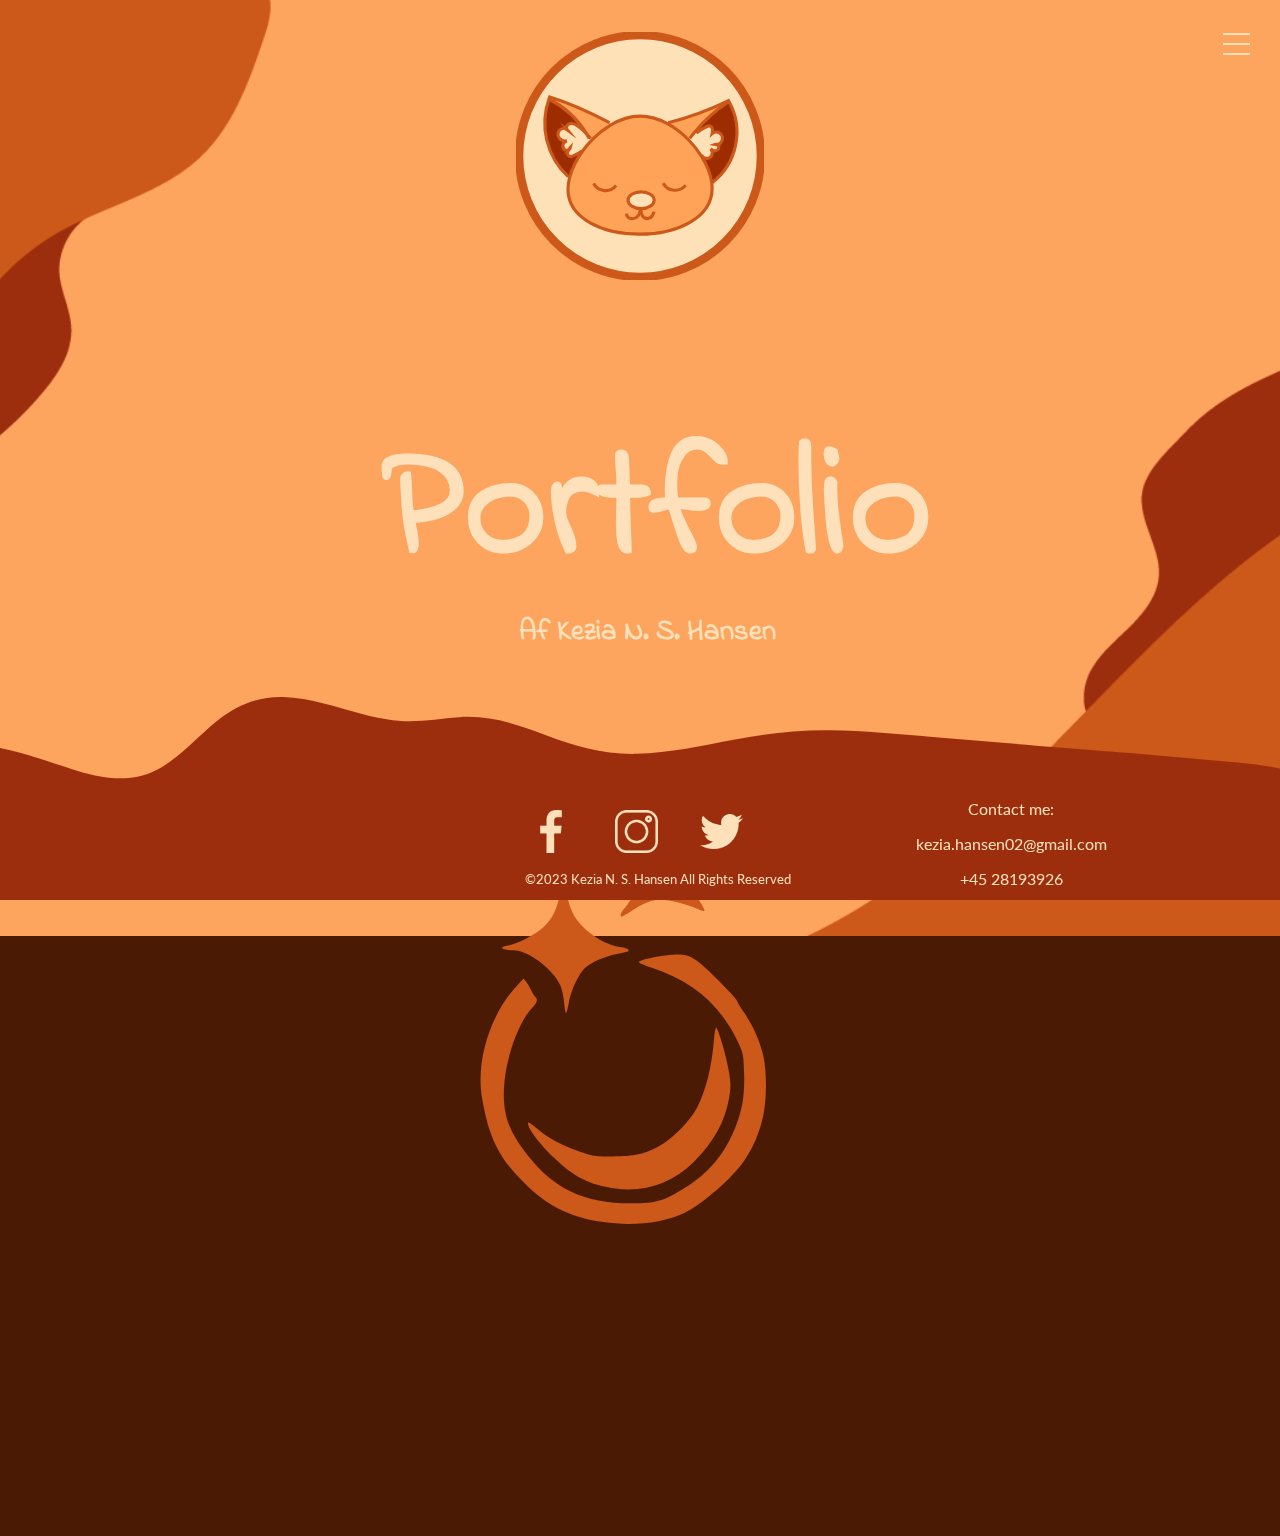
==== commit cf4bb8c8: "opdatere" ====
--- a/animation.html
+++ b/animation.html
@@ -2,6 +2,7 @@
 <html lang="da">
 
 <head>
+    <link rel="shortcut icon" type="image/x-icon" href="/img/fav_icon.svg">
     <meta charset="UTF-8">
     <meta http-equiv="X-UA-Compatible" content="IE=edge">
     <meta name="viewport" content="width=device-width, initial-scale=1.0">
@@ -49,27 +50,30 @@
         </div>
 
         <div class="image-grid04">
-            <a class="solo_img04" href="om_mig.html"><img src="img/ani_logo.svg" alt="Image 1"></a>
+            <a class="solo_img04" href="spil.html"><img src="img/ani_logo.svg" alt="Image 1"></a>
         </div>
         <div class="button_container">
-            <a href="https://keziahansen.dk/kea/02_web/01_website/website/index.html" class="solo_button04">Projekt</a>
+            <a href="spil.html" class="solo_button04">Temaopgave</a>
         </div>
 
     </main>
     <footer class="footer">
         <div class="copy">&copy;2023 Kezia N. S. Hansen All Rights Reserved</div>
         <div class="icons">
-            <a href="https://www.facebook.com/kezia.hansen/">
-                <img class="si" src="img/facebook-app-symbol.png" alt="Facebook">
-            </a>
 
-            <a href="https://www.instagram.com/kezia_ns_hansen/">
-                <img class="si" src="img/instagram-2.png" alt="Instagram">
-            </a>
+            <img class="si" src="img/facebook-app-symbol.webp" alt="Facebook">
 
-            <a href="https://open.spotify.com/user/8mihibtfj8w4zpkroe8z46syu?si=e8a941ac8b494496">
-                <img class="si" src="img/twitter-2.png" alt="Spotify">
-            </a>
+
+            <img class="si" src="img/instagram-2.webp" alt="Instagram">
+
+
+            <img class="si" src="img/twitter-2.webp" alt="Twitter">
+
+        </div>
+        <div class="contact-info">
+            <p>Contact me:</p>
+            <p>kezia.hansen02@gmail.com</p>
+            <p>+45 28193926</p>
         </div>
     </footer>
     <script src="generel.js"></script>
--- a/css/style.css
+++ b/css/style.css
@@ -236,6 +236,7 @@
     bottom: 0;
     margin-left: auto;
     margin-right: auto;
+    pointer-events: none;
 }
 
 .icons {
@@ -1148,7 +1149,7 @@
 
 .cover_img1 {
     position: relative;
-    top: 10px;
+    top: -71px;
     left: 50%;
 }
 
@@ -1162,8 +1163,8 @@
     text-decoration: none;
     cursor: pointer;
     position: relative;
-    top: -256px;
-    left: 38%;
+    top: -361px;
+    left: 28%;
     border: 2px #FEE1BB solid;
     border-radius: 30px;
 }
@@ -1185,8 +1186,8 @@
     text-decoration: none;
     cursor: pointer;
     position: relative;
-    top: 18px;
-    left: 12%;
+    top: -40px;
+    left: -1%;
     border: 2px #FEE1BB solid;
     border-radius: 30px;
     margin-bottom: 17%;
@@ -1203,7 +1204,7 @@
         display: grid;
         grid-template-columns: repeat(3, 1fr);
         grid-gap: 40px;
-        margin-bottom: 40%;
+        margin-bottom: 17%;
         margin-top: 42%;
     }
 
@@ -1215,7 +1216,7 @@
     .cover_img1 {
         position: relative;
         top: 10px;
-        left: 50%;
+        left: 31%;
         height: auto;
         width: 100%;
     }
@@ -1223,7 +1224,7 @@
     .cover_img2 {
         position: relative;
         top: 10px;
-        left: 50%;
+        left: 73%;
         height: auto;
         width: 96%;
     }
@@ -1251,7 +1252,7 @@
 
 .solo_img03 {
     position: relative;
-    top: 10px;
+    top: -120px;
     left: 50%;
 }
 
@@ -1265,7 +1266,7 @@
     text-decoration: none;
     cursor: pointer;
     position: relative;
-    top: -238px;
+    top: -488px;
     left: 38%;
     border: 2px #FEE1BB solid;
     border-radius: 30px;
@@ -1313,7 +1314,7 @@
 
 .solo_img04 {
     position: relative;
-    top: 10px;
+    top: -78px;
     left: 50%;
 }
 
@@ -1327,8 +1328,8 @@
     text-decoration: none;
     cursor: pointer;
     position: relative;
-    top: -238px;
-    left: 38%;
+    top: -415px;
+    left: 33%;
     border: 2px #FEE1BB solid;
     border-radius: 30px;
 }
@@ -1481,7 +1482,7 @@
 
 .button-text {
     display: inline-block;
-    padding: 10px 20px;
+    width: 150px;
     background-color: transparent;
     color: #FEE1BB;
     font-size: 16px;
@@ -1493,6 +1494,7 @@
     left: 12%;
     border: 2px #FEE1BB solid;
     border-radius: 30px;
+    padding: 10px 20px;
     margin-bottom: 17%;
 }
 
@@ -1504,6 +1506,11 @@
         grid-gap: 40px;
         margin-bottom: 29%;
         margin-top: 30%;
+    }
+
+    .image-grid06 img {
+        width: 50%;
+        height: auto;
     }
 
     .image-grid06 img:hover {
@@ -1613,259 +1620,18 @@
     margin-bottom: 30px;
 }
 
-.img_gallery {
-    position: relative;
-    left: 9%;
-}
 
 /* Global styles */
 * {
     box-sizing: border-box
 }
 
-/* Slideshow container */
-.slideshow-container {
-    max-width: 1000px;
-    position: relative;
-    margin: auto;
-}
-
-/* Hide the images by default */
-.mySlides {
-    display: none;
-}
-
-/* Next & previous buttons */
-#prev,
-#next {
-    cursor: pointer;
-    position: absolute;
-    top: 50%;
-    width: auto;
-    margin-top: -22px;
-    color: #FEE1BB;
-    font-weight: bold;
-    font-size: 18px;
-    transition: 0.6s ease;
-    border-radius: 0 3px 3px 0;
-    user-select: none;
-}
-
-/* Position the "next button" to the right and prev to the left */
-#next {
-    right: 10px;
-    border-radius: 8px;
-}
-
-#prev {
-    left: 10px;
-    border-radius: 8px;
-}
-
-/* Caption text */
-.text {
-    color: #FEE1BB;
-    font-size: 15px;
-    padding: 8px 12px;
-    position: absolute;
-    bottom: 8px;
+.slideshow-container_krea {
     width: 100%;
-    text-align: center;
-    font-family: 'Indie flower';
-}
-
-/* The dots/bullets/indicators */
-.dot {
-    cursor: pointer;
-    height: 15px;
-    width: 15px;
-    margin: 0 2px;
-    background-color: #FEE1BB;
-    border-radius: 50%;
-    display: inline-block;
-    transition: background-color 0.6s ease;
-}
-
-.active,
-.dot:hover {
-    background-color: #FDA45F;
-}
-
-/* Fading animation */
-.fade {
-    animation-name: fade;
-    animation-duration: 1.5s;
-}
-
-@keyframes fade {
-    from {
-        opacity: .4
-    }
-
-    to {
-        opacity: 1
-    }
-}
-
-/* Styling for the stempel image */
-#stempel {
-    width: 22%;
-    height: auto;
-    margin-bottom: 23%;
-}
-
-/********************** Proces - DESKTOP **************************************/
-@media only screen and (min-width: 800px) {
-
-
-    .why {
-        position: relative;
-        top: 386px;
-        margin-top: 218px;
-    }
-
-    .title {
-        margin-top: 28%;
-        text-align: center;
-        font-family: 'Indie flower';
-        font-size: 3rem;
-    }
-
-    .swirl_pro {
-        position: relative;
-        top: -100px;
-        left: 39%;
-        width: 4%;
-    }
-
-    .slideshow-container {
-        max-width: 650px;
-        position: relative;
-        margin: auto;
-    }
-
-    .grid-item p {
-        align-self: flex-start;
-    }
-
-    .grid-item a:hover {
-        background-color: #9C2E0E;
-        color: #FDA45F;
-    }
-
-    #moodboard {
-        width: 45%;
-        height: auto;
-    }
-
-    #prototype {
-        width: 45%;
-        height: auto;
-    }
-
-    /* On hover, add a black background color with a little bit see-through */
-    #prev:hover,
-    #next:hover {
-        background-color: #CC5819;
-    }
-
-    #stempel {
-        width: 12%;
-        height: auto;
-        margin-bottom: 18%;
-    }
-}
-
-
-/********************** PROJEKT - MOBIL **************************************/
-/* STUDIESTARTSPRØVEN */
-.track_01 {
-    margin-top: 29%;
-}
-
-.ssp-div {
-    width: 1%;
-    color: #FEE1BB;
-    background-color: #CC5819;
-    font-size: 14px;
-    border-radius: 10px;
-    box-shadow: 0 2px 4px #180901;
-    height: 12%;
-    padding-bottom: 338px;
-    position: relative;
-    left: 13%;
-    top: 1.5%;
-    padding-left: 335px;
-    margin-top: 25px;
-}
-
-.title_ssp {
-    position: absolute;
-    left: 27%;
-    bottom: 39%;
-    font-size: 2rem;
-    font-family: 'Indie flower';
-    color: #FEE1BB;
-}
-
-.ssp-text1 {
-    position: absolute;
-    left: 16%;
-    top: 54%;
-    font-size: 1rem;
-    font-family: 'lato';
-    font-weight: 200;
-    padding-right: 20%;
-}
-
-.link_site_ssp {
-    padding: 5px 35px;
-    background-color: transparent;
-    color: #FEE1BB;
-    border-radius: 30px;
-    border: #FEE1BB solid 2px;
-    font-size: 1rem;
-    cursor: pointer;
-    font-family: 'Indie Flower';
-    position: absolute;
-    top: 226px;
-    left: -1%;
-}
-
-.ssp-div2 {
-    width: 1%;
-    color: #FEE1BB;
-    background-color: #CC5819;
-    font-size: 14px;
-    border-radius: 10px;
-    box-shadow: 0 2px 4px #180901;
-    height: 12%;
-    padding-bottom: 338px;
-    position: relative;
-    left: 13%;
-    top: 1.5%;
-    padding-left: 335px;
-    margin-top: 25px;
-}
-
-.title_ssp_2 {
-    position: absolute;
-    left: 40%;
-    top: 97%;
-    font-size: 2rem;
-    font-family: 'Indie flower';
-    color: #FEE1BB;
-}
-
-/* Slideshow container */
-.slideshow-container_ssp {
-    position: absolute;
-    width: 264px;
-    height: 300px;
+    max-width: 265px;
+    height: 351px;
     margin: 0 auto;
-    overflow: hidden;
-    left: 21%;
-    top: 105%;
+    position: relative;
 }
 
 .slide {
@@ -1919,7 +1685,83 @@
     }
 }
 
-.ssp-div3 {
+/* Styling for the stempel image */
+#stempel {
+    width: 22%;
+    height: auto;
+    margin-bottom: 23%;
+}
+
+/********************** Proces - DESKTOP **************************************/
+@media only screen and (min-width: 800px) {
+
+
+    .why {
+        position: relative;
+        top: 386px;
+        margin-top: 218px;
+    }
+
+    .title {
+        margin-top: 28%;
+        text-align: center;
+        font-family: 'Indie flower';
+        font-size: 3rem;
+    }
+
+    .swirl_pro {
+        position: relative;
+        top: -100px;
+        left: 39%;
+        width: 4%;
+    }
+
+    .slideshow-container {
+        max-width: 650px;
+        position: relative;
+        margin: auto;
+    }
+
+    .grid-item p {
+        align-self: flex-start;
+    }
+
+    .grid-item a:hover {
+        background-color: #9C2E0E;
+        color: #FDA45F;
+    }
+
+    #moodboard {
+        width: 45%;
+        height: auto;
+    }
+
+    #prototype {
+        width: 45%;
+        height: auto;
+    }
+
+    /* On hover, add a black background color with a little bit see-through */
+    #prev:hover,
+    #next:hover {
+        background-color: #CC5819;
+    }
+
+    #stempel {
+        width: 12%;
+        height: auto;
+        margin-bottom: 18%;
+    }
+}
+
+
+/********************** PROJEKT - MOBIL **************************************/
+/* STUDIESTARTSPRØVEN */
+.track_01 {
+    margin-top: 29%;
+}
+
+.ssp-div {
     width: 1%;
     color: #FEE1BB;
     background-color: #CC5819;
@@ -1933,35 +1775,42 @@
     top: 1.5%;
     padding-left: 335px;
     margin-top: 25px;
-    margin-bottom: 115px;
-}
-
-.title_ssp3 {
-    position: absolute;
-    left: 35%;
-    top: 149%;
+}
+
+.title_ssp {
+    position: absolute;
+    left: 27%;
+    bottom: 39%;
     font-size: 2rem;
     font-family: 'Indie flower';
     color: #FEE1BB;
 }
 
-.ssp-text3 {
-    position: absolute;
-    left: 21%;
-    top: 159%;
+.ssp-text1 {
+    position: absolute;
+    left: 16%;
+    top: 54%;
     font-size: 1rem;
     font-family: 'lato';
     font-weight: 200;
     padding-right: 20%;
-    margin-bottom: 100px;
-}
-
-/* EMNESITE */
-.track_02 {
-    margin-top: 29%;
-}
-
-.emne-div {
+}
+
+.link_site_ssp {
+    padding: 5px 35px;
+    background-color: transparent;
+    color: #FEE1BB;
+    border-radius: 30px;
+    border: #FEE1BB solid 2px;
+    font-size: 1rem;
+    cursor: pointer;
+    font-family: 'Indie Flower';
+    position: absolute;
+    top: 226px;
+    left: -1%;
+}
+
+.ssp-div2 {
     width: 1%;
     color: #FEE1BB;
     background-color: #CC5819;
@@ -1977,56 +1826,7 @@
     margin-top: 25px;
 }
 
-.title_emne {
-    position: absolute;
-    left: 27%;
-    bottom: 39%;
-    font-size: 2rem;
-    font-family: 'Indie flower';
-    color: #FEE1BB;
-}
-
-.emne-text1 {
-    position: absolute;
-    left: 22%;
-    top: 56%;
-    font-size: 1rem;
-    font-family: 'lato';
-    font-weight: 200;
-    padding-right: 14%;
-}
-
-.link_site_emne {
-    padding: 5px 35px;
-    background-color: transparent;
-    color: #FEE1BB;
-    border-radius: 30px;
-    border: #FEE1BB solid 2px;
-    font-size: 1rem;
-    cursor: pointer;
-    font-family: 'Indie Flower';
-    position: absolute;
-    top: 196px;
-    left: 9%;
-}
-
-.emne-div2 {
-    width: 1%;
-    color: #FEE1BB;
-    background-color: #CC5819;
-    font-size: 14px;
-    border-radius: 10px;
-    box-shadow: 0 2px 4px #180901;
-    height: 12%;
-    padding-bottom: 338px;
-    position: relative;
-    left: 13%;
-    top: 1.5%;
-    padding-left: 335px;
-    margin-top: 25px;
-}
-
-.title_emne_2 {
+.title_ssp_2 {
     position: absolute;
     left: 40%;
     top: 97%;
@@ -2035,7 +1835,8 @@
     color: #FEE1BB;
 }
 
-.slideshow-container_emne {
+/* Slideshow container */
+.slideshow-container_ssp {
     position: absolute;
     width: 264px;
     height: 300px;
@@ -2080,6 +1881,22 @@
     right: 20px;
 }
 
+.dot {
+    cursor: pointer;
+    height: 15px;
+    width: 15px;
+    margin: 0 2px;
+    background-color: #FDA45F;
+    border-radius: 50%;
+    display: inline-block;
+    transition: background-color 0.6s ease;
+}
+
+.active,
+.dot:hover {
+    background-color: #9C2E0E;
+}
+
 /* Fading animation */
 .fade {
     animation-name: fade;
@@ -2096,7 +1913,7 @@
     }
 }
 
-.emne-div3 {
+.ssp-div3 {
     width: 1%;
     color: #FEE1BB;
     background-color: #CC5819;
@@ -2104,7 +1921,7 @@
     border-radius: 10px;
     box-shadow: 0 2px 4px #180901;
     height: 12%;
-    padding-bottom: 338px;
+    padding-bottom: 551px;
     position: relative;
     left: 13%;
     top: 1.5%;
@@ -2113,7 +1930,7 @@
     margin-bottom: 115px;
 }
 
-.title_emne3 {
+.title_ssp3 {
     position: absolute;
     left: 35%;
     top: 149%;
@@ -2122,7 +1939,7 @@
     color: #FEE1BB;
 }
 
-.emne-text3 {
+.ssp-text3 {
     position: absolute;
     left: 21%;
     top: 159%;
@@ -2133,12 +1950,12 @@
     margin-bottom: 100px;
 }
 
-/* PITCH */
-.track_03 {
+/* EMNESITE */
+.track_02 {
     margin-top: 29%;
 }
 
-.pitch-div {
+.emne-div {
     width: 1%;
     color: #FEE1BB;
     background-color: #CC5819;
@@ -2146,7 +1963,7 @@
     border-radius: 10px;
     box-shadow: 0 2px 4px #180901;
     height: 12%;
-    padding-bottom: 530px;
+    padding-bottom: 338px;
     position: relative;
     left: 13%;
     top: 1.5%;
@@ -2154,7 +1971,7 @@
     margin-top: 25px;
 }
 
-.title_pitch {
+.title_emne {
     position: absolute;
     left: 27%;
     bottom: 39%;
@@ -2163,7 +1980,7 @@
     color: #FEE1BB;
 }
 
-.pitch-text1 {
+.emne-text1 {
     position: absolute;
     left: 22%;
     top: 56%;
@@ -2173,16 +1990,7 @@
     padding-right: 14%;
 }
 
-.pitch_list {
-    position: absolute;
-    left: 18%;
-    top: 93%;
-    font-size: 1rem;
-    font-family: 'Indie flower';
-    color: #FEE1BB;
-}
-
-.link_site_pitch {
+.link_site_emne {
     padding: 5px 35px;
     background-color: transparent;
     color: #FEE1BB;
@@ -2192,11 +2000,11 @@
     cursor: pointer;
     font-family: 'Indie Flower';
     position: absolute;
-    top: 824px;
-    left: 21%;
-}
-
-.pitch-div2 {
+    top: 196px;
+    left: 9%;
+}
+
+.emne-div2 {
     width: 1%;
     color: #FEE1BB;
     background-color: #CC5819;
@@ -2204,7 +2012,7 @@
     border-radius: 10px;
     box-shadow: 0 2px 4px #180901;
     height: 12%;
-    padding-bottom: 407px;
+    padding-bottom: 338px;
     position: relative;
     left: 13%;
     top: 1.5%;
@@ -2212,24 +2020,23 @@
     margin-top: 25px;
 }
 
-.title_pitch_2 {
+.title_emne_2 {
     position: absolute;
     left: 40%;
-    top: 124%;
+    top: 97%;
     font-size: 2rem;
     font-family: 'Indie flower';
     color: #FEE1BB;
 }
 
-/* Slideshow container */
-.slideshow-container_pitch {
-    position: absolute;
-    width: 192px;
-    height: 334px;
+.slideshow-container_emne {
+    position: absolute;
+    width: 264px;
+    height: 300px;
     margin: 0 auto;
     overflow: hidden;
-    left: 29%;
-    top: 135%;
+    left: 21%;
+    top: 105%;
 }
 
 .slide {
@@ -2283,7 +2090,7 @@
     }
 }
 
-.pitch-div3 {
+.emne-div3 {
     width: 1%;
     color: #FEE1BB;
     background-color: #CC5819;
@@ -2291,7 +2098,7 @@
     border-radius: 10px;
     box-shadow: 0 2px 4px #180901;
     height: 12%;
-    padding-bottom: 338px;
+    padding-bottom: 528px;
     position: relative;
     left: 13%;
     top: 1.5%;
@@ -2300,32 +2107,32 @@
     margin-bottom: 115px;
 }
 
-.title_pitch3 {
+.title_emne3 {
     position: absolute;
     left: 35%;
-    top: 183%;
+    top: 149%;
     font-size: 2rem;
     font-family: 'Indie flower';
     color: #FEE1BB;
 }
 
-
-.pitch-text3 {
+.emne-text3 {
     position: absolute;
     left: 21%;
-    top: 194%;
+    top: 159%;
     font-size: 1rem;
     font-family: 'lato';
     font-weight: 200;
     padding-right: 20%;
-}
-
-/* ANIMATION */
-.track_04 {
+    margin-bottom: 100px;
+}
+
+/* PITCH */
+.track_03 {
     margin-top: 29%;
 }
 
-.spil-div {
+.pitch-div {
     width: 1%;
     color: #FEE1BB;
     background-color: #CC5819;
@@ -2333,16 +2140,15 @@
     border-radius: 10px;
     box-shadow: 0 2px 4px #180901;
     height: 12%;
-    padding-bottom: 412px;
+    padding-bottom: 530px;
     position: relative;
     left: 13%;
-    top: 13.5%;
+    top: 1.5%;
     padding-left: 335px;
-    margin-top: 24px;
-}
-
-
-.title_spil {
+    margin-top: 25px;
+}
+
+.title_pitch {
     position: absolute;
     left: 27%;
     bottom: 39%;
@@ -2351,7 +2157,7 @@
     color: #FEE1BB;
 }
 
-.spil-text1 {
+.pitch-text1 {
     position: absolute;
     left: 22%;
     top: 56%;
@@ -2361,7 +2167,16 @@
     padding-right: 14%;
 }
 
-.link_site_spil {
+.pitch_list {
+    position: absolute;
+    left: 18%;
+    top: 93%;
+    font-size: 1rem;
+    font-family: 'Indie flower';
+    color: #FEE1BB;
+}
+
+.link_site_pitch {
     padding: 5px 35px;
     background-color: transparent;
     color: #FEE1BB;
@@ -2371,11 +2186,11 @@
     cursor: pointer;
     font-family: 'Indie Flower';
     position: absolute;
-    top: 251px;
-    left: 6%;
-}
-
-.spil-div2 {
+    top: 824px;
+    left: 21%;
+}
+
+.pitch-div2 {
     width: 1%;
     color: #FEE1BB;
     background-color: #CC5819;
@@ -2383,7 +2198,7 @@
     border-radius: 10px;
     box-shadow: 0 2px 4px #180901;
     height: 12%;
-    padding-bottom: 389px;
+    padding-bottom: 407px;
     position: relative;
     left: 13%;
     top: 1.5%;
@@ -2391,24 +2206,24 @@
     margin-top: 25px;
 }
 
-.title_spil_2 {
+.title_pitch_2 {
     position: absolute;
     left: 40%;
-    top: 108%;
+    top: 124%;
     font-size: 2rem;
     font-family: 'Indie flower';
     color: #FEE1BB;
 }
 
 /* Slideshow container */
-.slideshow-container_spil {
-    position: absolute;
-    width: 251px;
-    height: 279px;
+.slideshow-container_pitch {
+    position: absolute;
+    width: 192px;
+    height: 334px;
     margin: 0 auto;
     overflow: hidden;
-    left: 19%;
-    top: 117%;
+    left: 29%;
+    top: 135%;
 }
 
 .slide {
@@ -2462,7 +2277,7 @@
     }
 }
 
-.spil-div3 {
+.pitch-div3 {
     width: 1%;
     color: #FEE1BB;
     background-color: #CC5819;
@@ -2470,7 +2285,7 @@
     border-radius: 10px;
     box-shadow: 0 2px 4px #180901;
     height: 12%;
-    padding-bottom: 338px;
+    padding-bottom: 739px;
     position: relative;
     left: 13%;
     top: 1.5%;
@@ -2479,31 +2294,32 @@
     margin-bottom: 115px;
 }
 
-.title_spil3 {
+.title_pitch3 {
     position: absolute;
     left: 35%;
-    top: 164%;
+    top: 183%;
     font-size: 2rem;
     font-family: 'Indie flower';
     color: #FEE1BB;
 }
 
-.spil-text3 {
+
+.pitch-text3 {
     position: absolute;
     left: 21%;
-    top: 174%;
+    top: 194%;
     font-size: 1rem;
     font-family: 'lato';
     font-weight: 200;
     padding-right: 20%;
 }
 
-/* VIDEOSITE */
-.track_05 {
+/* ANIMATION */
+.track_04 {
     margin-top: 29%;
 }
 
-.video-div {
+.spil-div {
     width: 1%;
     color: #FEE1BB;
     background-color: #CC5819;
@@ -2511,16 +2327,16 @@
     border-radius: 10px;
     box-shadow: 0 2px 4px #180901;
     height: 12%;
-    padding-bottom: 338px;
+    padding-bottom: 412px;
     position: relative;
     left: 13%;
-    top: 1.5%;
+    top: 13.5%;
     padding-left: 335px;
     margin-top: 24px;
 }
 
 
-.title_video {
+.title_spil {
     position: absolute;
     left: 27%;
     bottom: 39%;
@@ -2529,17 +2345,17 @@
     color: #FEE1BB;
 }
 
-.video-text1 {
-    position: absolute;
-    left: 16%;
-    top: 54%;
+.spil-text1 {
+    position: absolute;
+    left: 22%;
+    top: 56%;
     font-size: 1rem;
     font-family: 'lato';
     font-weight: 200;
-    padding-right: 20%;
-}
-
-.link_site_video {
+    padding-right: 14%;
+}
+
+.link_site_spil {
     padding: 5px 35px;
     background-color: transparent;
     color: #FEE1BB;
@@ -2549,11 +2365,11 @@
     cursor: pointer;
     font-family: 'Indie Flower';
     position: absolute;
-    top: 226px;
-    left: -1%;
-}
-
-.video-div2 {
+    top: 251px;
+    left: 6%;
+}
+
+.spil-div2 {
     width: 1%;
     color: #FEE1BB;
     background-color: #CC5819;
@@ -2561,7 +2377,7 @@
     border-radius: 10px;
     box-shadow: 0 2px 4px #180901;
     height: 12%;
-    padding-bottom: 427px;
+    padding-bottom: 389px;
     position: relative;
     left: 13%;
     top: 1.5%;
@@ -2569,24 +2385,24 @@
     margin-top: 25px;
 }
 
-.title_video_2 {
+.title_spil_2 {
     position: absolute;
     left: 40%;
-    top: 97%;
+    top: 108%;
     font-size: 2rem;
     font-family: 'Indie flower';
     color: #FEE1BB;
 }
 
 /* Slideshow container */
-.slideshow-container_video {
+.slideshow-container_spil {
     position: absolute;
     width: 251px;
-    height: 351px;
+    height: 279px;
     margin: 0 auto;
     overflow: hidden;
     left: 19%;
-    top: 105%;
+    top: 117%;
 }
 
 .slide {
@@ -2640,7 +2456,48 @@
     }
 }
 
-.video-div3 {
+.spil-div3 {
+    width: 1%;
+    color: #FEE1BB;
+    background-color: #CC5819;
+    font-size: 14px;
+    border-radius: 10px;
+    box-shadow: 0 2px 4px #180901;
+    height: 12%;
+    padding-bottom: 437px;
+    position: relative;
+    left: 13%;
+    top: 1.5%;
+    padding-left: 335px;
+    margin-top: 25px;
+    margin-bottom: 115px;
+}
+
+.title_spil3 {
+    position: absolute;
+    left: 35%;
+    top: 164%;
+    font-size: 2rem;
+    font-family: 'Indie flower';
+    color: #FEE1BB;
+}
+
+.spil-text3 {
+    position: absolute;
+    left: 21%;
+    top: 174%;
+    font-size: 1rem;
+    font-family: 'lato';
+    font-weight: 200;
+    padding-right: 20%;
+}
+
+/* VIDEOSITE */
+.track_05 {
+    margin-top: 29%;
+}
+
+.video-div {
     width: 1%;
     color: #FEE1BB;
     background-color: #CC5819;
@@ -2653,52 +2510,11 @@
     left: 13%;
     top: 1.5%;
     padding-left: 335px;
-    margin-top: 25px;
-    margin-bottom: 115px;
-}
-
-.title_video3 {
-    position: absolute;
-    left: 35%;
-    top: 159%;
-    font-size: 2rem;
-    font-family: 'Indie flower';
-    color: #FEE1BB;
-}
-
-.video-text3 {
-    position: absolute;
-    left: 21%;
-    top: 169%;
-    font-size: 1rem;
-    font-family: 'lato';
-    font-weight: 200;
-    padding-right: 20%;
-    margin-bottom: 100px;
-}
-
-/* VIRKSOMHEDSSITE */
-.track_06 {
-    margin-top: 29%;
-}
-
-.virk-div {
-    width: 1%;
-    color: #FEE1BB;
-    background-color: #CC5819;
-    font-size: 14px;
-    border-radius: 10px;
-    box-shadow: 0 2px 4px #180901;
-    height: 12%;
-    padding-bottom: 338px;
-    position: relative;
-    left: 13%;
-    top: -20.5%;
-    padding-left: 335px;
-    margin-top: 25px;
-}
-
-.title_virk {
+    margin-top: 24px;
+}
+
+
+.title_video {
     position: absolute;
     left: 27%;
     bottom: 39%;
@@ -2707,7 +2523,7 @@
     color: #FEE1BB;
 }
 
-.virk-text1 {
+.video-text1 {
     position: absolute;
     left: 16%;
     top: 54%;
@@ -2717,7 +2533,7 @@
     padding-right: 20%;
 }
 
-.link_site_virk {
+.link_site_video {
     padding: 5px 35px;
     background-color: transparent;
     color: #FEE1BB;
@@ -2731,7 +2547,7 @@
     left: -1%;
 }
 
-.virk-div2 {
+.video-div2 {
     width: 1%;
     color: #FEE1BB;
     background-color: #CC5819;
@@ -2739,7 +2555,7 @@
     border-radius: 10px;
     box-shadow: 0 2px 4px #180901;
     height: 12%;
-    padding-bottom: 252px;
+    padding-bottom: 427px;
     position: relative;
     left: 13%;
     top: 1.5%;
@@ -2747,7 +2563,7 @@
     margin-top: 25px;
 }
 
-.title_virk_2 {
+.title_video_2 {
     position: absolute;
     left: 40%;
     top: 97%;
@@ -2757,7 +2573,7 @@
 }
 
 /* Slideshow container */
-.slideshow-container_virk {
+.slideshow-container_video {
     position: absolute;
     width: 251px;
     height: 351px;
@@ -2818,6 +2634,184 @@
     }
 }
 
+.video-div3 {
+    width: 1%;
+    color: #FEE1BB;
+    background-color: #CC5819;
+    font-size: 14px;
+    border-radius: 10px;
+    box-shadow: 0 2px 4px #180901;
+    height: 12%;
+    padding-bottom: 338px;
+    position: relative;
+    left: 13%;
+    top: 1.5%;
+    padding-left: 335px;
+    margin-top: 25px;
+    margin-bottom: 115px;
+}
+
+.title_video3 {
+    position: absolute;
+    left: 35%;
+    top: 159%;
+    font-size: 2rem;
+    font-family: 'Indie flower';
+    color: #FEE1BB;
+}
+
+.video-text3 {
+    position: absolute;
+    left: 21%;
+    top: 169%;
+    font-size: 1rem;
+    font-family: 'lato';
+    font-weight: 200;
+    padding-right: 20%;
+    margin-bottom: 100px;
+}
+
+/* VIRKSOMHEDSSITE */
+.track_06 {
+    margin-top: 29%;
+}
+
+.virk-div {
+    width: 1%;
+    color: #FEE1BB;
+    background-color: #CC5819;
+    font-size: 14px;
+    border-radius: 10px;
+    box-shadow: 0 2px 4px #180901;
+    height: 12%;
+    padding-bottom: 338px;
+    position: relative;
+    left: 13%;
+    top: -20.5%;
+    padding-left: 335px;
+    margin-top: 25px;
+}
+
+.title_virk {
+    position: absolute;
+    left: 27%;
+    bottom: 39%;
+    font-size: 2rem;
+    font-family: 'Indie flower';
+    color: #FEE1BB;
+}
+
+.virk-text1 {
+    position: absolute;
+    left: 16%;
+    top: 54%;
+    font-size: 1rem;
+    font-family: 'lato';
+    font-weight: 200;
+    padding-right: 20%;
+}
+
+.link_site_virk {
+    padding: 5px 35px;
+    background-color: transparent;
+    color: #FEE1BB;
+    border-radius: 30px;
+    border: #FEE1BB solid 2px;
+    font-size: 1rem;
+    cursor: pointer;
+    font-family: 'Indie Flower';
+    position: absolute;
+    top: 226px;
+    left: -1%;
+}
+
+.virk-div2 {
+    width: 1%;
+    color: #FEE1BB;
+    background-color: #CC5819;
+    font-size: 14px;
+    border-radius: 10px;
+    box-shadow: 0 2px 4px #180901;
+    height: 12%;
+    padding-bottom: 252px;
+    position: relative;
+    left: 13%;
+    top: 1.5%;
+    padding-left: 335px;
+    margin-top: 25px;
+}
+
+.title_virk_2 {
+    position: absolute;
+    left: 40%;
+    top: 97%;
+    font-size: 2rem;
+    font-family: 'Indie flower';
+    color: #FEE1BB;
+}
+
+/* Slideshow container */
+.slideshow-container_virk {
+    position: absolute;
+    width: 251px;
+    height: 351px;
+    margin: 0 auto;
+    overflow: hidden;
+    left: 19%;
+    top: 105%;
+}
+
+.slide {
+    display: none;
+    position: absolute;
+    top: 0;
+    left: 0;
+    width: 100%;
+    height: 100%;
+}
+
+.slider-btn {
+    position: absolute;
+    top: 50%;
+    transform: translateY(-50%);
+    font-size: 24px;
+    cursor: pointer;
+    color: #9C2E0E;
+    background-color: #fda35fc0;
+    padding: 10px;
+    border-radius: 10px;
+}
+
+.slide img {
+    width: 100%;
+    height: 100%;
+    object-fit: contain;
+}
+
+.prev-btn {
+    left: 20px;
+}
+
+.next-btn {
+    right: 20px;
+}
+
+/* Fading animation */
+.fade {
+    animation-name: fade;
+    animation-duration: 1.5s;
+}
+
+@keyframes fade {
+    from {
+        opacity: .4
+    }
+
+    to {
+        opacity: 1
+    }
+}
+
 .virk-div3 {
     width: 1%;
     color: #FEE1BB;
@@ -2982,6 +2976,7 @@
         left: 59%;
         width: 39%;
         margin-bottom: 41%;
+        padding-bottom: 322px;
     }
 
     .title_emne3 {
@@ -3054,16 +3049,13 @@
         height: 400px;
     }
 
-    #prev_pitch,
-    #next_pitch {
-        color: #FEE1BB;
-    }
 
     .pitch-div3 {
         top: -241px;
         left: 59%;
         width: 39%;
         margin-bottom: 41%;
+        padding-bottom: 419px;
     }
 
     .title_pitch3 {
